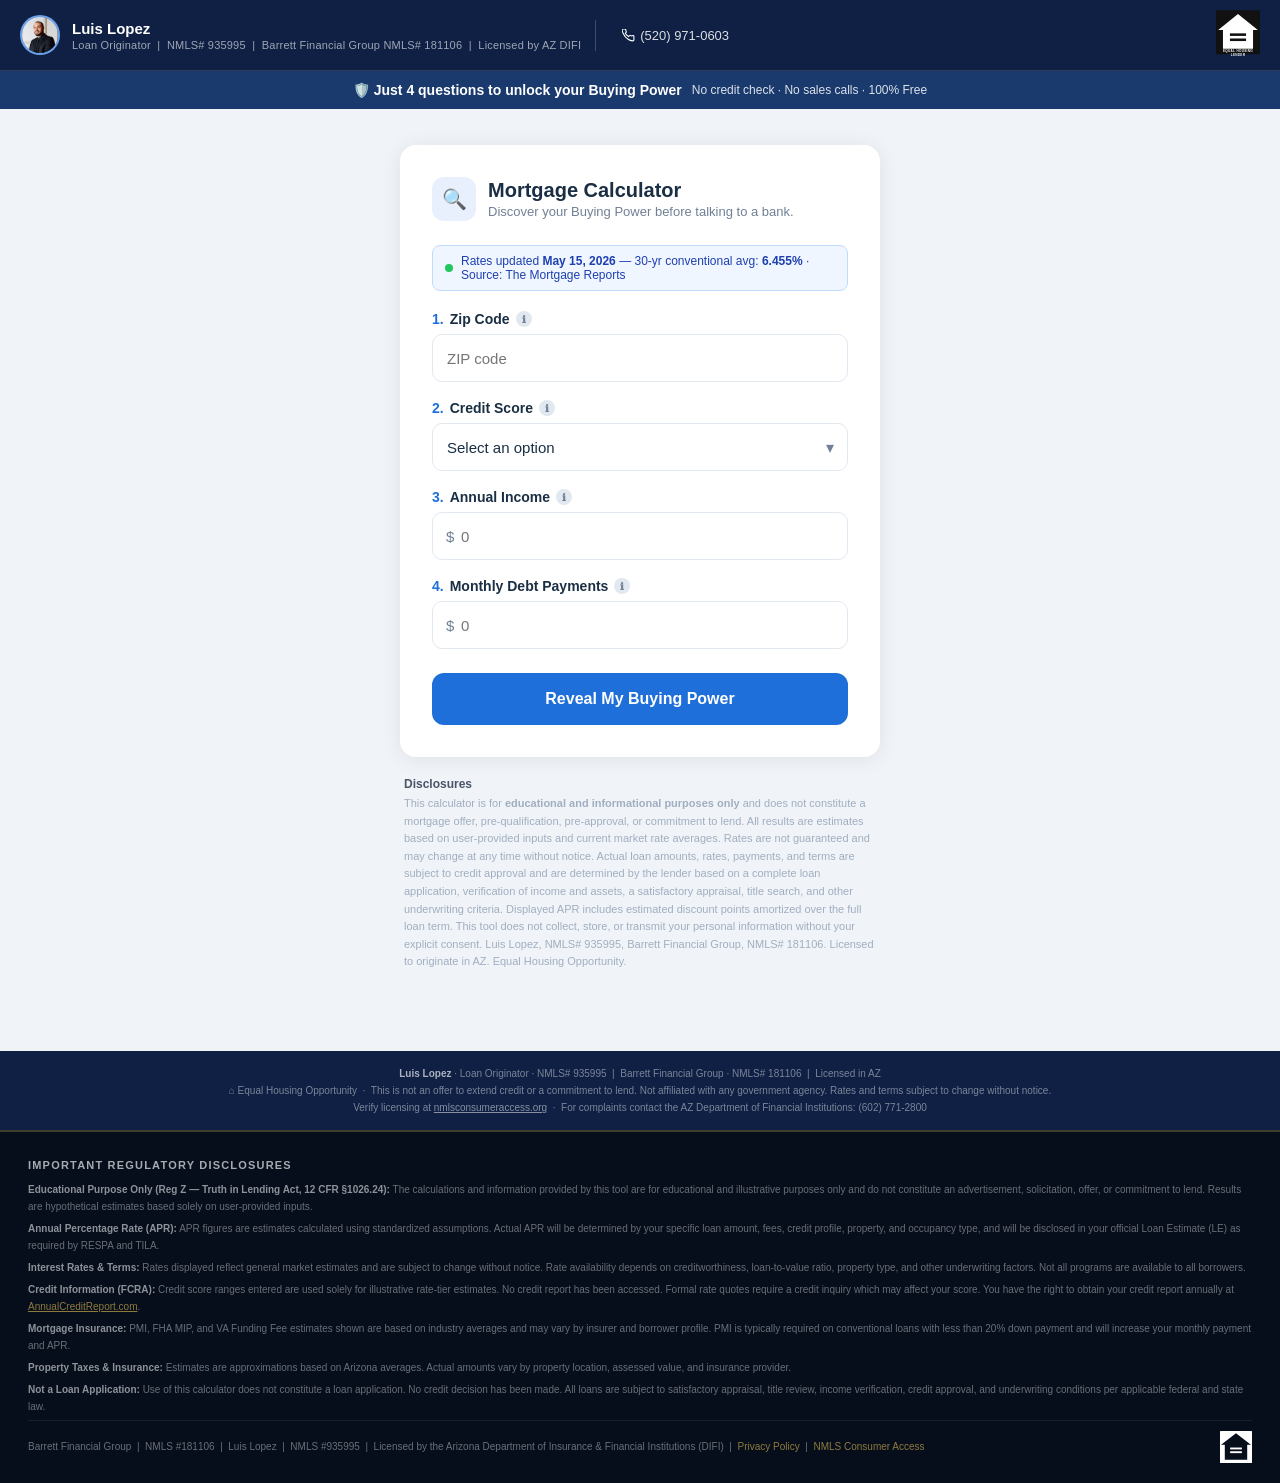
==== buying-power-calculator.html @ 35607470 "Add loan term selector, scenario panel, and walkthrough tour" ====
<!DOCTYPE html>
<html lang="en">
<head>
<meta charset="UTF-8"/>
<meta name="viewport" content="width=device-width,initial-scale=1.0"/>
<title>Buying Power Calculator</title>
<style>
*,*::before,*::after{box-sizing:border-box;margin:0;padding:0}
body{font-family:-apple-system,BlinkMacSystemFont,'Segoe UI',Roboto,sans-serif;background:#f0f4f8;color:#1a2e44;min-height:100vh}

/* ── AGENT HEADER ── */
.agent-header{background:#0f2044;color:#fff;padding:10px 20px;display:flex;align-items:center;justify-content:space-between;flex-wrap:wrap;gap:10px;border-bottom:1px solid rgba(255,255,255,.12)}
.agent-info{display:flex;align-items:center;gap:12px}
.agent-photo-wrap{width:40px;height:40px;border-radius:50%;overflow:hidden;border:2px solid rgba(255,255,255,.35);flex-shrink:0;background:#1e6fd9;display:flex;align-items:center;justify-content:center}
.agent-photo-wrap img{width:100%;height:100%;object-fit:cover;object-position:center top;display:block}
.agent-initials{font-size:14px;font-weight:800;color:#fff;letter-spacing:.5px;width:100%;height:100%;align-items:center;justify-content:center}
/* Hide broken img / show initials until photo is embedded */
#agent-headshot[src="LUIS_PHOTO_BASE64_HERE"]{display:none!important}
#agent-headshot[src="LUIS_PHOTO_BASE64_HERE"] ~ #agent-fallback{display:flex!important}
.agent-details{display:flex;flex-direction:column;gap:2px;padding-right:14px;border-right:1px solid rgba(255,255,255,.2)}
.agent-name{font-size:15px;font-weight:700}
.agent-title{font-size:11px;color:rgba(255,255,255,.6);letter-spacing:.2px}
.agent-phone{font-size:13px;color:rgba(255,255,255,.85);padding-left:14px;display:flex;align-items:center;gap:5px}
.agent-phone svg{stroke:#ffffff!important;fill:none!important;opacity:1}
.agent-header-right{display:flex;align-items:center;gap:14px}
.eho-badge{display:flex;align-items:center;gap:5px;font-size:10px;color:rgba(255,255,255,.45);text-transform:uppercase;letter-spacing:.4px}
.eho-house{font-size:16px;opacity:.6}
.nmls-badge{font-size:10px;color:rgba(255,255,255,.4);border:1px solid rgba(255,255,255,.2);border-radius:4px;padding:2px 7px;white-space:nowrap}
/* Barrett brand block (right side of header) */
.barrett-brand{display:flex;flex-direction:column;align-items:flex-end;gap:4px}
.barrett-logo-row{display:flex;align-items:center;gap:9px}
.barrett-wordmark{display:flex;flex-direction:column;gap:1px;line-height:1}
.barrett-name{font-size:17px;font-weight:900;letter-spacing:2.5px;color:#fff;font-family:-apple-system,BlinkMacSystemFont,'Segoe UI',Roboto,sans-serif}
.barrett-sub{font-size:7.5px;font-weight:500;letter-spacing:3.5px;color:rgba(255,255,255,.7)}
.barrett-nmls-line{font-size:9.5px;letter-spacing:1.5px;color:rgba(255,255,255,.4)}

/* ── BANNER ── */
.hero-banner{background:#1a3a6e;color:#fff;text-align:center;padding:11px 24px;display:flex;align-items:center;justify-content:center;gap:10px;font-size:14px;font-weight:600;flex-wrap:wrap}
.hero-banner span{font-weight:400;opacity:.85;font-size:12px}

/* ── FORM PAGE ── */
.form-page{display:flex;flex-direction:column;align-items:center;padding:36px 16px 60px}
.form-card{background:#fff;border-radius:16px;box-shadow:0 2px 20px rgba(0,0,0,.08);width:100%;max-width:480px;padding:32px}
.card-hdr{display:flex;align-items:center;gap:12px;margin-bottom:24px}
.card-icon{background:#e8f0fe;width:44px;height:44px;border-radius:12px;display:flex;align-items:center;justify-content:center;font-size:20px;flex-shrink:0}
.card-hdr h1{font-size:20px;font-weight:700}
.card-hdr p{font-size:13px;color:#718096;margin-top:2px}
.rate-notice{display:flex;align-items:center;gap:8px;background:#f0f6ff;border:1px solid #bfdbfe;border-radius:8px;padding:8px 12px;font-size:12px;color:#1e40af;margin-bottom:20px}
.rate-notice strong{font-weight:700}
.rdot{width:8px;height:8px;background:#22c55e;border-radius:50%;flex-shrink:0;animation:pulse 2s infinite}
@keyframes pulse{0%,100%{opacity:1}50%{opacity:.4}}
.field{margin-bottom:18px}
.field label{display:flex;align-items:center;gap:6px;font-size:14px;font-weight:600;margin-bottom:7px}
.num{color:#1e6fd9}
.tip{display:inline-flex;align-items:center;justify-content:center;width:16px;height:16px;background:#e2e8f0;border-radius:50%;font-size:10px;color:#718096;cursor:help;position:relative}
.tip:hover::after{content:attr(data-t);position:absolute;bottom:calc(100% + 6px);left:50%;transform:translateX(-50%);background:#1a2e44;color:#fff;font-size:11px;padding:5px 9px;border-radius:6px;white-space:nowrap;z-index:20;pointer-events:none;min-width:160px;text-align:center}
input[type=text],input[type=email],select{width:100%;height:48px;border:1.5px solid #e2e8f0;border-radius:10px;padding:0 14px;font-size:15px;color:#1a2e44;background:#fff;outline:none;transition:border-color .2s;-webkit-appearance:none;appearance:none}
input[type=text]:focus,input[type=email]:focus,select:focus{border-color:#1e6fd9;box-shadow:0 0 0 3px rgba(30,111,217,.12)}
.money-wrap{position:relative}.money-wrap span{position:absolute;left:14px;top:50%;transform:translateY(-50%);color:#718096;font-size:15px;pointer-events:none}.money-wrap input{padding-left:28px}
.sel-wrap{position:relative}.sel-wrap::after{content:'▾';position:absolute;right:14px;top:50%;transform:translateY(-50%);pointer-events:none;color:#718096}
.btn-primary{width:100%;height:52px;background:#1e6fd9;color:#fff;border:none;border-radius:12px;font-size:16px;font-weight:700;cursor:pointer;transition:background .2s,transform .1s;margin-top:6px}
.btn-primary:hover{background:#1a5fc0}.btn-primary:active{transform:scale(.98)}
.disc{max-width:480px;width:100%;margin-top:20px;padding:0 4px}
.disc h4{font-size:12px;font-weight:700;color:#4a5568;margin-bottom:4px}
.disc p{font-size:11px;color:#a0aec0;line-height:1.6}

/* ── RESULTS PAGE ── */
.results-page{display:none;padding:20px 16px 60px;max-width:1200px;margin:0 auto}
.results-grid{display:grid;grid-template-columns:1fr 340px;gap:20px;align-items:start}
@media(max-width:800px){.results-grid{grid-template-columns:1fr}}

/* ── LEFT PANEL ── */
.left-panel{}
.mortgage-hdr{background:#fff;border-radius:12px 12px 0 0;border-bottom:1px solid #f0f4f8;padding:16px 20px;display:flex;align-items:center;justify-content:space-between;flex-wrap:wrap;gap:10px}
.mortgage-hdr-left h2{font-size:17px;font-weight:700}
.mortgage-hdr-left p{font-size:12px;color:#718096;margin-top:2px}
.loan-toggle{display:flex;align-items:center;gap:8px}
.toggle-btn{height:34px;padding:0 14px;border-radius:8px;border:1.5px solid #e2e8f0;background:#fff;font-size:13px;font-weight:600;color:#718096;cursor:pointer;transition:all .2s;white-space:nowrap}
.toggle-btn.active{background:#1e6fd9;color:#fff;border-color:#1e6fd9}
.toggle-btn.fha-btn.active{background:#0f2044;border-color:#0f2044}
.toggle-btn .flash{margin-left:4px}
.toggle-btn:disabled{opacity:.35;cursor:not-allowed}
.refresh-btn{width:34px;height:34px;border-radius:8px;border:1.5px solid #e2e8f0;background:#fff;font-size:16px;color:#718096;cursor:pointer;display:flex;align-items:center;justify-content:center}
.refresh-btn:hover{background:#f7fafc}

/* ── METRIC CARDS ── */
.metric-cards{display:grid;grid-template-columns:1fr 1fr 1fr;gap:0;background:#fff;border-bottom:1px solid #f0f4f8}
.metric-card{padding:16px 18px;border-right:1px solid #f0f4f8;position:relative}
.metric-card:last-child{border-right:none}
.metric-card.blue{background:#1e6fd9;color:#fff;border-radius:0}
.mc-label{font-size:11px;font-weight:600;text-transform:uppercase;letter-spacing:.4px;opacity:.75;margin-bottom:6px}
.mc-value{font-size:22px;font-weight:800;letter-spacing:-.5px}
.mc-sub{font-size:11px;margin-top:6px;opacity:.8}
.mc-save{display:flex;align-items:center;gap:6px;margin-top:10px;background:rgba(0,0,0,.15);border-radius:6px;padding:5px 10px;font-size:11px;cursor:pointer;width:fit-content}
.mc-max{font-size:11px;margin-top:8px;opacity:.75}
.edit-wrap{position:relative;margin-top:4px}
.edit-input{width:100%;height:42px;border:1.5px solid #e2e8f0;border-radius:8px;padding:0 12px;font-size:20px;font-weight:800;color:#1a2e44;background:#f8fafc;outline:none;font-family:inherit}
.edit-input:focus{border-color:#1e6fd9;background:#fff}
.edit-badge{display:inline-block;background:#fef3c7;color:#92400e;font-size:10px;font-weight:700;padding:2px 8px;border-radius:4px;margin-top:6px;text-transform:uppercase;letter-spacing:.5px}
.cash-info{font-size:11px;color:#718096;margin-top:6px}

/* ── DOWN PAYMENT BAR ── */
.dp-bar{background:#fff;border-bottom:1px solid #f0f4f8;padding:12px 20px;font-size:13px;color:#4a5568;display:flex;align-items:center;gap:6px;flex-wrap:wrap}
.loan-badge{background:#e8f0fe;color:#1e6fd9;font-size:12px;font-weight:700;padding:3px 10px;border-radius:6px}

/* ── SAVE BANNER ── */
.save-banner{background:#0f2044;border-radius:0;padding:14px 20px;display:flex;align-items:center;justify-content:space-between;gap:12px;flex-wrap:wrap}
.save-banner-left{display:flex;align-items:center;gap:12px}
.save-icon{font-size:20px}
.save-banner h4{font-size:14px;font-weight:700;color:#fff}
.save-banner p{font-size:11px;color:rgba(255,255,255,.65);margin-top:2px}
.save-btn{background:#1e6fd9;color:#fff;border:none;border-radius:8px;padding:9px 18px;font-size:13px;font-weight:700;cursor:pointer;white-space:nowrap}

/* ── BOTTOM TWO PANELS ── */
.bottom-panels{display:grid;grid-template-columns:1fr 1fr;gap:0;background:#fff;border-radius:0 0 12px 12px;border-top:1px solid #f0f4f8}
@media(max-width:650px){.bottom-panels{grid-template-columns:1fr}}
.bp-panel{padding:20px}
.bp-panel:first-child{border-right:1px solid #f0f4f8}

/* Mortgage Breakdown */
.panel-title{font-size:15px;font-weight:700;margin-bottom:14px}
.bd-tabs{display:flex;gap:0;border-bottom:2px solid #f0f4f8;margin-bottom:16px}
.bd-tab{font-size:13px;font-weight:600;padding:6px 14px 10px;color:#a0aec0;cursor:pointer;border-bottom:2px solid transparent;margin-bottom:-2px;background:none;border-top:none;border-left:none;border-right:none}
.bd-tab.active{color:#1e6fd9;border-bottom-color:#1e6fd9}
.bd-total{font-size:22px;font-weight:800;margin-bottom:14px}
.lock-row{display:flex;align-items:center;justify-content:space-between;margin-bottom:14px}
.lock-label{font-size:12px;color:#718096}
.toggle-switch{position:relative;width:36px;height:20px;cursor:pointer}
.toggle-switch input{opacity:0;width:0;height:0}
.toggle-switch .slider{position:absolute;inset:0;background:#e2e8f0;border-radius:20px;transition:.3s}
.toggle-switch .slider:before{content:'';position:absolute;width:14px;height:14px;left:3px;top:3px;background:#fff;border-radius:50%;transition:.3s}
.toggle-switch input:checked+.slider{background:#1e6fd9}
.toggle-switch input:checked+.slider:before{transform:translateX(16px)}

/* stacked bar */
.stack-bar{height:10px;border-radius:6px;display:flex;overflow:hidden;margin-bottom:16px}
.stack-seg{height:100%;transition:width .4s}

.bd-row{display:flex;align-items:center;justify-content:space-between;padding:8px 0;border-bottom:1px solid #f8fafc}
.bd-row:last-child{border-bottom:none}
.bd-row-left{display:flex;align-items:center;gap:8px;font-size:13px;color:#2d3748}
.bd-dot{width:10px;height:10px;border-radius:50%;flex-shrink:0}
.bd-amount{font-size:14px;font-weight:700;color:#1a2e44}
.bd-input{width:110px;height:32px;border:1px solid #e2e8f0;border-radius:6px;padding:0 8px 0 22px;font-size:13px;font-weight:600;color:#1a2e44;background:#fff;outline:none}
.bd-input:focus{border-color:#1e6fd9}
.bd-input-wrap{position:relative;display:flex;align-items:center}
.bd-dollar{position:absolute;left:8px;font-size:12px;color:#718096;pointer-events:none}

/* CTC breakdown */
.ctc-row{display:flex;justify-content:space-between;padding:7px 0;border-bottom:1px solid #f8fafc;font-size:13px}
.ctc-row:last-child{border-bottom:none}
.ctc-row .ctc-key{color:#718096}
.ctc-row .ctc-val{font-weight:700}
.ctc-row.total .ctc-key{font-weight:700;color:#1a2e44;font-size:14px}
.ctc-row.total .ctc-val{font-size:16px;color:#1e6fd9}

/* Rate Selection */
.rate-hdr{display:flex;align-items:center;justify-content:space-between;margin-bottom:14px}
.rate-hdr-title{font-size:15px;font-weight:700}
.rate-cur{font-size:20px;font-weight:800;color:#1e6fd9}
.rate-source{font-size:11px;color:#a0aec0;margin-bottom:14px}
.rate-option{display:flex;align-items:center;justify-content:space-between;padding:11px 12px;border:1.5px solid #e2e8f0;border-radius:10px;margin-bottom:8px;cursor:pointer;transition:all .2s}
.rate-option:hover{border-color:#93c5fd}
.rate-option.selected{border-color:#1e6fd9;background:#f0f6ff}
.rate-option-left{}
.rate-pct{font-size:14px;font-weight:700;color:#1a2e44}
.rate-apr{font-size:11px;color:#718096;margin-top:2px}
.rate-apr .apr-q{display:inline-flex;align-items:center;justify-content:center;width:13px;height:13px;background:#e2e8f0;border-radius:50%;font-size:9px;color:#718096;cursor:help;position:relative}
.rate-cost-pill{font-size:12px;font-weight:700;padding:4px 10px;border-radius:20px}
.rate-cost-pill.cost{background:#fee2e2;color:#b91c1c}
.rate-cost-pill.credit{background:#dcfce7;color:#15803d}
.rate-cost-pill.par{background:#e2e8f0;color:#4a5568}
.rate-radio{width:18px;height:18px;border:2px solid #e2e8f0;border-radius:50%;flex-shrink:0;display:flex;align-items:center;justify-content:center;transition:all .2s;margin-left:8px}
.rate-option.selected .rate-radio{border-color:#1e6fd9;background:#1e6fd9}
.rate-option.selected .rate-radio::after{content:'';width:6px;height:6px;background:#fff;border-radius:50%}

/* ── RIGHT PANEL (Financial Profile) ── */
.profile-panel{background:#fff;border-radius:12px;box-shadow:0 2px 20px rgba(0,0,0,.08);padding:22px}
.profile-title{font-size:17px;font-weight:700;margin-bottom:20px}
.pf-field{margin-bottom:16px}
.pf-field label{display:flex;align-items:center;gap:6px;font-size:13px;font-weight:600;margin-bottom:6px}
.pf-field input,.pf-field select{height:44px;font-size:14px}
.assumptions-sec{border-top:1px solid #f0f4f8;padding-top:16px;margin-top:6px}
.assumptions-sec h4{font-size:13px;font-weight:700;margin-bottom:10px}
.customize-btn{display:flex;align-items:center;gap:6px;background:#f0f6ff;color:#1e6fd9;border:1.5px solid #bfdbfe;border-radius:8px;padding:7px 14px;font-size:13px;font-weight:600;cursor:pointer}
.dp-assumption{display:flex;justify-content:space-between;align-items:center;font-size:13px;margin-bottom:8px}
.dp-assumption .key{color:#718096}
.dp-assumption .val{font-weight:700;color:#1a2e44}
.recalc-link{text-align:center;margin-top:16px;font-size:12px;color:#1e6fd9;cursor:pointer;text-decoration:underline}
/* ── ASSUMPTION FIELDS ── */
.pf-small label{font-size:12px;margin-bottom:4px}
.pf-small input,.pf-small select{height:38px;font-size:13px}
.assume-summary{border-top:1px solid #f0f4f8;padding-top:12px;margin-top:4px}
.toggle-btn.va-btn.active{background:#7c3aed;border-color:#7c3aed}
.dp-avail-note{font-size:11px;padding:6px 10px;border-radius:6px;margin-top:6px;line-height:1.5}
.dp-avail-note.ok{background:#dcfce7;color:#15803d}
.dp-avail-note.warn{background:#fef3c7;color:#92400e}
.dp-avail-note.short{background:#fee2e2;color:#b91c1c}
.invest-note{background:#fef3c7;color:#92400e;font-size:11px;padding:7px 10px;border-radius:6px;margin-bottom:12px;border-left:3px solid #f59e0b}
/* ── FOOTER COMPLIANCE BAR ── */
.compliance-footer{background:#0f2044;color:rgba(255,255,255,.45);font-size:10px;padding:14px 24px;line-height:1.7;text-align:center;margin-top:20px}
.compliance-footer strong{color:rgba(255,255,255,.65)}

/* ── MODAL ── */
.overlay{display:none;position:fixed;inset:0;background:rgba(15,32,68,.55);z-index:100;align-items:center;justify-content:center}
.overlay.show{display:flex}
.modal{background:#fff;border-radius:20px;padding:32px 28px;width:100%;max-width:390px;margin:16px;box-shadow:0 20px 60px rgba(0,0,0,.2);position:relative;animation:popIn .25s ease}
@keyframes popIn{from{transform:scale(.9);opacity:0}to{transform:scale(1);opacity:1}}
.modal-close{position:absolute;top:12px;right:14px;background:none;border:none;font-size:20px;color:#a0aec0;cursor:pointer}
.modal-icon{font-size:38px;text-align:center;margin-bottom:10px}
.modal h2{font-size:19px;font-weight:700;text-align:center;margin-bottom:5px}
.modal .modal-sub{font-size:13px;text-align:center;color:#718096;margin-bottom:18px}
.modal-perks{list-style:none;margin-bottom:20px}
.modal-perks li{display:flex;align-items:center;gap:8px;font-size:13px;color:#2d3748;margin-bottom:7px}
.modal-perks li::before{content:'✅'}
.modal input[type=email]{margin-bottom:10px}
.modal-err{color:#e53e3e;font-size:12px;margin-top:-6px;margin-bottom:8px;display:none}

/* ── CREDIT HELP ── */
.credit-help-page{display:none;flex-direction:column;align-items:center;padding:36px 16px 60px}
.credit-help-card{background:#fff;border-radius:16px;box-shadow:0 2px 20px rgba(0,0,0,.08);width:100%;max-width:480px;padding:32px;text-align:center}
.ch-icon{font-size:48px;margin-bottom:14px}
.score-badge{display:inline-block;background:#fef3c7;border:1px solid #fbbf24;color:#92400e;font-size:13px;font-weight:600;padding:5px 14px;border-radius:20px;margin-bottom:16px}
.credit-help-card h2{font-size:21px;font-weight:800;margin-bottom:10px}
.credit-help-card p{font-size:14px;color:#4a5568;line-height:1.7;margin-bottom:18px}
.tips-box{background:#f8fafc;border-radius:12px;padding:18px;text-align:left;margin-bottom:20px}
.tips-box h4{font-size:12px;font-weight:700;text-transform:uppercase;letter-spacing:.5px;margin-bottom:12px}
.tip-row{display:flex;align-items:flex-start;gap:10px;margin-bottom:10px;font-size:13px;color:#4a5568;line-height:1.5}
.tip-row .ti{font-size:14px;flex-shrink:0;margin-top:1px}
.ch-btns{display:flex;gap:10px;margin-top:4px}
.btn-outline{flex:1;height:46px;border:2px solid #1e6fd9;background:#fff;color:#1e6fd9;border-radius:10px;font-size:13px;font-weight:700;cursor:pointer}
.btn-outline:hover{background:#f0f6ff}
.btn-cta{flex:2;height:46px;background:#1e6fd9;color:#fff;border:none;border-radius:10px;font-size:13px;font-weight:700;cursor:pointer}
.btn-cta:hover{background:#1a5fc0}
</style>
<meta name="description" content="Use this free educational mortgage calculator to estimate your home buying power. Powered by Luis Lopez, Loan Originator at Barrett Financial Group (NMLS# 935995 | Company NMLS# 181106). Results are estimates only — not a commitment to lend. Subject to credit approval.">
<meta name="robots" content="noindex, nofollow">
</head>
<body>

<!-- ═══ AGENT HEADER ═══ -->
<div class="agent-header">
  <div class="agent-info">

    <!-- Headshot: run embed-photo.py to replace the token below with your real photo -->
    <div class="agent-photo-wrap">
      <img id="agent-headshot"
           src="[data-uri]"
           alt="Luis Lopez"
           onerror="this.style.display='none';document.getElementById('agent-fallback').style.display='flex'"/>
      <span class="agent-initials" id="agent-fallback" style="display:none">LL</span>
    </div>

    <div class="agent-details">
      <span class="agent-name">Luis Lopez</span>
      <span class="agent-title">Loan Originator &nbsp;|&nbsp; NMLS# 935995 &nbsp;|&nbsp; Barrett Financial Group NMLS# 181106 &nbsp;|&nbsp; Licensed by AZ DIFI</span>
    </div>
    <div class="agent-phone">
      <svg width="13" height="13" viewBox="0 0 24 24" fill="none" stroke="#ffffff" stroke-width="2" style="stroke:#ffffff"><path stroke="#ffffff" fill="none" d="M22 16.92v3a2 2 0 01-2.18 2 19.79 19.79 0 01-8.63-3.07A19.5 19.5 0 013.07 9.81 19.79 19.79 0 01.01 1.18 2 2 0 012 0h3a2 2 0 012 1.72 12.84 12.84 0 00.7 2.81 2 2 0 01-.45 2.11L6.09 7.91a16 16 0 006 6l1.27-1.27a2 2 0 012.11-.45 12.84 12.84 0 002.81.7A2 2 0 0122 14z"/></svg>
      (520) 971-0603
    </div>
  </div>

  <div class="agent-header-right">
    <div class="eho-badge" style="display:flex;align-items:center;"><svg xmlns="http://www.w3.org/2000/svg" viewBox="0 0 120 135" width="44" height="50" style="flex-shrink:0" aria-label="Equal Housing Lender">
  <rect width="120" height="120" fill="#111" rx="2"/>
  <polygon points="60,10 6,54 19,54 19,105 101,105 101,54 114,54" fill="white"/>
  <rect x="38" y="63" width="44" height="7" fill="#111"/>
  <rect x="38" y="77" width="44" height="7" fill="#111"/>
  <text x="60" y="115" text-anchor="middle" font-size="8.5" fill="white" font-family="Arial,Helvetica,sans-serif" font-weight="700" letter-spacing="0.8">EQUAL HOUSING</text>
  <text x="60" y="126" text-anchor="middle" font-size="8.5" fill="white" font-family="Arial,Helvetica,sans-serif" font-weight="700" letter-spacing="0.8">LENDER</text>
</svg></div>
  </div>
</div>
<div class="hero-banner" id="hero-banner">🛡️ Just 4 questions to unlock your Buying Power <span>No credit check · No sales calls · 100% Free</span></div>

<!-- ═══════════════════════════════════════════ FORM PAGE ═══ -->
<div class="form-page" id="form-section">
  <div class="form-card">
    <div class="card-hdr">
      <div class="card-icon">🔍</div>
      <div><h1>Mortgage Calculator</h1><p>Discover your Buying Power before talking to a bank.</p></div>
    </div>
    <div class="rate-notice"><div class="rdot"></div><span>Rates updated <strong>May 15, 2026</strong> — 30-yr conventional avg: <strong>6.455%</strong> · Source: The Mortgage Reports</span></div>
    <form id="calc-form" novalidate>
      <div class="field">
        <label><span class="num">1.</span> Zip Code <span class="tip" data-t="Used to estimate local property taxes &amp; insurance">ℹ</span></label>
        <input type="text" id="zip" placeholder="ZIP code" maxlength="5" inputmode="numeric"/>
      </div>
      <div class="field">
        <label><span class="num">2.</span> Credit Score <span class="tip" data-t="Biggest factor in your interest rate and loan options">ℹ</span></label>
        <div class="sel-wrap"><select id="credit">
          <option value="">Select an option</option>
          <option value="under580">Under 580</option>
          <option value="580-599">580 – 599</option>
          <option value="600-619">600 – 619</option>
          <option value="620-639">620 – 639</option>
          <option value="640-659">640 – 659</option>
          <option value="660-679">660 – 679</option>
          <option value="680-699">680 – 699</option>
          <option value="700-719">700 – 719</option>
          <option value="720-739">720 – 739</option>
          <option value="740-759">740 – 759</option>
          <option value="760-779">760 – 779</option>
          <option value="780+">780 +</option>
        </select></div>
      </div>
      <div class="field">
        <label><span class="num">3.</span> Annual Income <span class="tip" data-t="Total gross (pre-tax) household income per year">ℹ</span></label>
        <div class="money-wrap"><span>$</span><input type="text" id="income" placeholder="0" inputmode="numeric"/></div>
      </div>
      <div class="field">
        <label><span class="num">4.</span> Monthly Debt Payments <span class="tip" data-t="Car loans, student loans, credit card minimums — NOT utilities or groceries">ℹ</span></label>
        <div class="money-wrap"><span>$</span><input type="text" id="debts" placeholder="0" inputmode="numeric"/></div>
      </div>
      <button type="submit" class="btn-primary">Reveal My Buying Power</button>
    </form>
  </div>
  <div class="disc"><h4>Disclosures</h4><p>This calculator is for <strong>educational and informational purposes only</strong> and does not constitute a mortgage offer, pre-qualification, pre-approval, or commitment to lend. All results are estimates based on user-provided inputs and current market rate averages. Rates are not guaranteed and may change at any time without notice. Actual loan amounts, rates, payments, and terms are subject to credit approval and are determined by the lender based on a complete loan application, verification of income and assets, a satisfactory appraisal, title search, and other underwriting criteria. Displayed APR includes estimated discount points amortized over the full loan term. This tool does not collect, store, or transmit your personal information without your explicit consent. Luis Lopez, NMLS# 935995, Barrett Financial Group, NMLS# 181106. Licensed to originate in AZ. Equal Housing Opportunity.</p></div>
</div>

<!-- ═══════════════════════════════════════════ CREDIT HELP ═══ -->
<div class="credit-help-page" id="credit-help-section">
  <div class="credit-help-card">
    <div class="ch-icon">🔧</div>
    <div class="score-badge">Credit Score: Under 580</div>
    <h2>Let's Get You Ready to Buy</h2>
    <p>With a score below 580, most lenders — including FHA — won't approve a mortgage today. But with the right steps, most buyers can qualify within <strong>6–12 months</strong>.</p>
    <div class="tips-box">
      <h4>What moves the needle fastest</h4>
      <div class="tip-row"><span class="ti">💳</span><span><strong>Pay down card balances</strong> — keeping utilization below 30% can add 40–100 points quickly.</span></div>
      <div class="tip-row"><span class="ti">✅</span><span><strong>Never miss a payment</strong> — 35% of your score. Set up autopay on everything.</span></div>
      <div class="tip-row"><span class="ti">🚫</span><span><strong>Don't open new accounts</strong> — each hard inquiry lowers your score temporarily.</span></div>
      <div class="tip-row"><span class="ti">📋</span><span><strong>Dispute errors on your report</strong> — 1 in 5 reports has an error that hurts the score.</span></div>
      <div class="tip-row"><span class="ti">📈</span><span><strong>Become an authorized user</strong> — get added to an older, low-balance card for a fast boost.</span></div>
    </div>
    <p style="font-size:13px;color:#718096;margin-bottom:20px">Once you hit <strong>580</strong>, FHA opens with 3.5% down. Hit <strong>620+</strong> and conventional options unlock with better rates.</p>
    <div class="ch-btns">
      <button class="btn-outline" onclick="resetForm()">← Back</button>
      <button class="btn-cta" onclick="getPrequalified()">Talk to a Loan Officer</button>
    </div>
  </div>
</div>

<!-- ═══════════════════════════════════════════ RESULTS PAGE ═══ -->
<div class="results-page" id="results-section">
  <div class="results-grid">
    <!-- LEFT PANEL -->
    <div class="left-panel">

      <!-- Header + loan toggle -->
      <div class="mortgage-hdr">
        <div class="mortgage-hdr-left">
          <h2>Your Mortgage</h2>
          <p id="res-sub">Showing results for your profile</p>
        </div>
        <div class="loan-toggle" id="tour-toggle">
          <button class="toggle-btn active" id="btn-conv" onclick="setLoanType('conventional')">CONVENTIONAL</button>
          <button class="toggle-btn fha-btn" id="btn-fha" onclick="setLoanType('fha')">FHA <span class="flash">⚡</span></button>
          <button class="toggle-btn va-btn" id="btn-va" onclick="setLoanType('va')" style="display:none">VA 🎖️</button>
          <button class="refresh-btn" onclick="resetForm()" title="Start over">↺</button>
        </div>
      </div>

      <!-- Three metric cards -->
      <div class="metric-cards">
        <div class="metric-card blue" id="tour-bp">
          <div class="mc-label">Purchase Power</div>
          <div class="mc-value" id="mc-purchase">$0</div>
          <div class="mc-max">Maximum Buying Power &nbsp;<strong id="mc-purchase-max">$0</strong></div>
        </div>
        <div class="metric-card">
          <div class="mc-label">Monthly Payment</div>
          <div class="edit-wrap">
            <input class="edit-input" id="monthly-input" type="text" value="0"/>
          </div>
          <div class="edit-badge">Edit Mode</div>
        </div>
        <div class="metric-card">
          <div class="mc-label">Cash To Close <span class="tip" data-t="Down payment + estimated closing costs">ℹ</span></div>
          <div class="mc-value" id="mc-ctc">$0</div>
          <div class="cash-info" id="mc-ctc-sub"></div>
        </div>
      </div>

      <!-- Down payment bar -->
      <div class="dp-bar">
        With a down payment of <strong id="dp-label">$0</strong> (<span id="dp-pct-label">3.5%</span>)
        &nbsp;on&nbsp;<span class="loan-badge" id="loan-badge">FHA Loan</span>
      </div>

      <!-- Disclaimer banner -->
      <div class="save-banner">
        <div class="save-banner-left">
          <span class="save-icon">⚠️</span>
          <div>
            <h4>Educational Estimate Only</h4>
            <p style="margin:0 0 4px 0">This is a hypothetical scenario based solely on your inputs — <strong>not a rate quote, advertisement, or commitment to lend.</strong> Actual rates, APR, terms, and payments will vary based on creditworthiness, property, and market conditions. Subject to credit approval.</p>
   <p style="margin:0;font-size:10px;opacity:0.75">By clicking "Talk to an Expert" you agree to our <a href="https://www.barrettfinancial.com/privacy-policy" target="_blank" style="color:#c9a84c">Privacy Policy</a>. Submitting your information does not constitute a loan application or guarantee of approval.</p>
          </div>
        </div>
        <button class="save-btn" id="tour-expert" onclick="openExpertModal()">Talk to an Expert</button>
      </div>

      <!-- Bottom: Breakdown + Rate Selection -->
      <div class="bottom-panels">

              <!-- SCENARIO -->
      <div class="bp-panel" id="scenario-panel">
        <div class="panel-title" style="cursor:pointer;display:flex;align-items:center;justify-content:space-between;user-select:none" onclick="toggleScenario()">
          <span>Run a Specific Scenario</span>
          <span id="sc-chevron" style="font-size:11px;transition:transform .25s">&#9660;</span>
        </div>
        <div id="sc-body" style="display:none;padding-top:10px">
          <p style="font-size:12px;color:#6b7a99;margin:0 0 10px">Enter a price &amp; down payment — see the exact payment and PMI status.</p>
          <div style="display:flex;gap:10px;flex-wrap:wrap;margin-bottom:10px">
            <div style="flex:1;min-width:120px"><label style="font-size:11px;font-weight:600;color:#1a2a4a;display:block;margin-bottom:4px">Purchase Price</label><div class="money-wrap"><span>$</span><input type="text" id="sc-price" inputmode="numeric" placeholder="350,000" oninput="runScenario()"/></div></div>
            <div style="flex:1;min-width:120px"><label style="font-size:11px;font-weight:600;color:#1a2a4a;display:block;margin-bottom:4px">Down Payment ($)</label><div class="money-wrap"><span>$</span><input type="text" id="sc-dp" inputmode="numeric" placeholder="17,500" oninput="runScenario()"/></div></div>
          </div>
          <div id="sc-result" style="display:none"></div>
        </div>
      </div>
      <!-- MORTGAGE BREAKDOWN -->
        <div class="bp-panel">
          <div class="panel-title">Mortgage Breakdowns</div>
          <div class="bd-tabs">
            <button class="bd-tab active" id="tab-monthly" onclick="switchTab('monthly')">Monthly Payment</button>
            <button class="bd-tab" id="tab-ctc" onclick="switchTab('ctc')">Cash to Close</button>
          </div>

          <!-- Monthly Payment tab -->
          <div id="tab-monthly-content">
            <div class="bd-total" id="bd-total">$0</div>
            <div class="stack-bar" id="stack-bar"></div>
            <div class="bd-row">
              <div class="bd-row-left"><span class="bd-dot" style="background:#1e6fd9"></span>Principal &amp; Interest</div>
              <div class="bd-amount" id="bd-pi">$0</div>
            </div>
            <div class="bd-row">
              <div class="bd-row-left"><span class="bd-dot" style="background:#86efac"></span><span id="mi-label">Mortgage Insurance</span></div>
              <div class="bd-input-wrap"><span class="bd-dollar">$</span><input class="bd-input" id="bd-mi" type="text" oninput="onBdInput('mi',this.value)"/></div>
            </div>
            <div class="bd-row">
              <div class="bd-row-left"><span class="bd-dot" style="background:#c4b5fd"></span>Property Taxes <span class="tip" data-t="Estimated at 0.65%/yr (AZ avg). Edit this field if you know the actual tax for this area.">ℹ</span></div>
              <div class="bd-input-wrap"><span class="bd-dollar">$</span><input class="bd-input" id="bd-tax" type="text" oninput="onBdInput('tax',this.value)"/></div>
            </div>
            <div class="bd-row">
              <div class="bd-row-left"><span class="bd-dot" style="background:#e2e8f0"></span>Home Insurance</div>
              <div class="bd-input-wrap"><span class="bd-dollar">$</span><input class="bd-input" id="bd-ins" type="text" oninput="onBdInput('ins',this.value)"/></div>
            </div>
            <div class="bd-row">
              <div class="bd-row-left"><span class="bd-dot" style="background:#93c5fd"></span>HOA + Misc</div>
              <div class="bd-input-wrap"><span class="bd-dollar">$</span><input class="bd-input" id="bd-hoa" type="text" value="0" oninput="onBdInput('hoa',this.value)"/></div>
            </div>
          </div>

          <!-- Cash to Close tab -->
          <div id="tab-ctc-content" style="display:none">
            <div class="bd-total" id="ctc-total-disp">$0</div>
            <div id="ctc-rows"></div>
          </div>
        </div>

        <!-- RATE SELECTION -->
        <div class="bp-panel">
          <div class="rate-hdr">
            <div class="rate-hdr-title">Rate Selection</div>
            <div class="rate-cur" id="rate-cur-disp">6.5%</div>
          </div>
          <div class="rate-source" title="Rates are subject to change without notice and are provided for illustrative purposes only">⏱ Estimated rates · May 15, 2026</div>
          <div id="rate-options-list"></div>
        </div>

      </div><!-- /bottom-panels -->
    </div><!-- /left-panel -->

    <!-- RIGHT: Financial Profile -->
    <div class="profile-panel" id="tour-profile">
      <div class="profile-title">Financial Profile</div>

      <div class="pf-field">
        <label><span class="num">1.</span> Zip Code <span class="tip" data-t="Used to estimate property taxes">ℹ</span></label>
        <input type="text" id="r-zip" placeholder="ZIP code" maxlength="5" inputmode="numeric" oninput="onProfileChange()"/>
      </div>
      <div class="pf-field">
        <label><span class="num">2.</span> Credit Score <span class="tip" data-t="Determines rate and loan options">ℹ</span></label>
        <div class="sel-wrap"><select id="r-credit" onchange="onProfileChange()">
          <option value="">Select</option>
          <option value="580-599">580 – 599</option>
          <option value="600-619">600 – 619</option>
          <option value="620-639">620 – 639</option>
          <option value="640-659">640 – 659</option>
          <option value="660-679">660 – 679</option>
          <option value="680-699">680 – 699</option>
          <option value="700-719">700 – 719</option>
          <option value="720-739">720 – 739</option>
          <option value="740-759">740 – 759</option>
          <option value="760-779">760 – 779</option>
          <option value="780+">780 +</option>
        </select></div>
      </div>
      <div class="pf-field">
        <label><span class="num">3.</span> Annual Income <span class="tip" data-t="Gross (pre-tax) household income">ℹ</span></label>
        <div class="money-wrap"><span>$</span><input type="text" id="r-income" inputmode="numeric" oninput="onProfileChange()"/></div>
      </div>
      <div class="pf-field">
        <label><span class="num">4.</span> Monthly Debts <span class="tip" data-t="Car loans, student loans, credit card minimums">ℹ</span></label>
        <div class="money-wrap"><span>$</span><input type="text" id="r-debts" value="0" inputmode="numeric" oninput="onProfileChange()"/></div>
      </div>

      <div class="assumptions-sec">
        <h4 style="margin-bottom:14px">Assumptions</h4>

        <!-- First Time Homebuyer -->
        <div class="pf-field pf-small">
          <label>First Time Homebuyer</label>
          <div class="sel-wrap"><select id="a-fthb" onchange="onAssumptionChange()">
            <option value="yes">Yes</option>
            <option value="no">No</option>
          </select></div>
        </div>

        <!-- VA Eligible -->
        <div class="pf-field pf-small">
          <label>Eligible for VA Loan <span class="tip" data-t="Veterans, active duty, and surviving spouses may qualify for 0% down with no PMI">ℹ</span></label>
          <div class="sel-wrap"><select id="a-va" onchange="onAssumptionChange()">
            <option value="no">No</option>
            <option value="yes">Yes — Veteran / Active Duty</option>
          </select></div>
        </div>

        <!-- Property Use -->
        <div class="pf-field pf-small">
          <label>Intended Use <span class="tip" data-t="Investment properties have higher rates and stricter qualifying">ℹ</span></label>
          <div class="sel-wrap"><select id="a-use" onchange="onAssumptionChange()">
            <option value="primary">Primary Residence</option>
            <option value="second">Second Home</option>
            <option value="investment">Investment Property</option>
          </select></div>
        </div>

        <!-- Property Type -->
        <div class="pf-field pf-small">
          <label>Property Type</label>
          <div class="sel-wrap"><select id="a-proptype" onchange="onAssumptionChange()">
            <option value="sfr">Single Family Home</option>
            <option value="condo">Condo / PUD</option>
            <option value="townhouse">Townhouse</option>
            <option value="multi">Multi-Unit (2–4)</option>
          </select></div>
        </div>

        <!-- Down Payment Available -->
        <div class="pf-field pf-small">
          <label>Down Payment Available <span class="tip" data-t="Enter your available cash to see how far it goes">ℹ</span></label>
          <div class="money-wrap"><span>$</span><input type="text" id="a-dp" inputmode="numeric" placeholder="Leave blank for auto" oninput="onAssumptionChange()"/></div>
          <div id="dp-avail-note" class="dp-avail-note" style="display:none"></div>
        </div>

                <!-- Loan Term -->
        <div class="pf-field pf-small">
          <label>Loan Term</label>
          <select id="a-term" onchange="onAssumptionChange()">
            <option value="30">30 Years Fixed</option>
            <option value="20">20 Years Fixed</option>
            <option value="15">15 Years Fixed</option>
          </select>
        </div>

        <!-- Occupancy note (investment / second home) -->
        <div id="invest-note" class="invest-note" style="display:none"></div>

        <!-- Summary row -->
        <div class="assume-summary">
          <div class="dp-assumption"><span class="key">Down Payment</span><span class="val" id="dp-val">3.5%</span></div>
          <div class="dp-assumption"><span class="key">Loan Term</span><span class="val" id="term-val">30 Years Fixed</span></div>
          <div class="dp-assumption"><span class="key">Loan Type</span><span class="val" id="lt-val">FHA</span></div>
          <div class="dp-assumption"><span class="key">Interest Rate</span><span class="val" id="rate-val">—</span></div>
        </div>
      </div>

      <div class="recalc-link" onclick="resetForm()">← Start Over</div>
    </div>

  </div><!-- /results-grid -->
  <div class="disc" style="max-width:100%"><h4>Disclosures</h4><p>Results are <strong>illustrative estimates only</strong> — not a loan commitment, pre-approval, or pre-qualification. Monthly payment shown includes estimated principal &amp; interest, mortgage insurance (if applicable), property taxes, and homeowners insurance. HOA dues, if any, are entered by you and not verified. Rates shown are based on current market averages and are not guaranteed; actual rates and terms are subject to credit approval, income verification, appraisal, and other underwriting conditions. APR calculations include estimated finance charges amortized over 30 years. VA funding fee rates per VA Circular 26-23-30. FHA MIP rates per HUD Mortgagee Letter 2023-05. This tool does not guarantee eligibility for any loan program. <strong>Luis Lopez, NMLS# 935995 · Barrett Financial Group, NMLS# 181106 · Licensed in AZ.</strong> Equal Housing Opportunity. To verify licensing, visit <a href="https://www.nmlsconsumeraccess.org" target="_blank" style="color:#1e6fd9">nmlsconsumeraccess.org</a>.</p></div>
</div>

<!-- ═══ COMPLIANCE FOOTER ═══ -->
<div class="compliance-footer">
  <strong>Luis Lopez</strong> · Loan Originator · NMLS# 935995 &nbsp;|&nbsp; Barrett Financial Group · NMLS# 181106 &nbsp;|&nbsp; Licensed in AZ<br>
  ⌂ Equal Housing Opportunity &nbsp;·&nbsp; This is not an offer to extend credit or a commitment to lend. Not affiliated with any government agency. Rates and terms subject to change without notice.<br>
  Verify licensing at <a href="https://www.nmlsconsumeraccess.org" target="_blank" style="color:rgba(255,255,255,.5)">nmlsconsumeraccess.org</a> &nbsp;·&nbsp; For complaints contact the AZ Department of Financial Institutions: (602) 771-2800
</div>

<!-- EMAIL MODAL -->
<div class="overlay" id="email-overlay">
  <div class="modal">
    <button class="modal-close" onclick="closeModal()">✕</button>
    <div class="modal-icon">🏡</div>
    <h2>Reveal Your Results</h2>
    <p class="modal-sub">Enter your email to see your full buying power — no sales calls, no obligation.</p>
    <ul class="modal-perks">
      <li>Instant results with full mortgage breakdown</li>
      <li>Conventional vs FHA comparison</li>
      <li>Full report emailed to you</li>
    </ul>
    <input type="email" id="email-input" placeholder="Email Address"/>
    <div class="modal-err" id="email-error">Please enter a valid email address.</div>
    <button class="btn-primary" onclick="submitEmail()">Reveal Buying Power</button>
  </div>
</div>

<script>
// ═══════════════════════════════════════════════════════════
// RATE TABLES  (anchored May 15 2026 · The Mortgage Reports)
// ═══════════════════════════════════════════════════════════
const FHA_PAR = {
  'under580':null,'580-599':8.250,'600-619':7.750,
  '620-639':6.500,'640-659':6.375,'660-679':6.250,
  '680-699':6.125,'700-719':6.000,'720-739':5.875,
  '740-759':5.750,'760-779':5.625,'780+':5.500
};
const CONV_PAR = {
  '620-639':7.125,'640-659':6.875,'660-679':6.750,
  '680-699':6.625,'700-719':6.500,'720-739':6.375,
  '740-759':6.250,'760-779':6.125,'780+':6.000
};
// Annual PMI rate (%) for conventional, ~95% LTV — MGIC/Radian/Essent market averages
const PMI_RATE = {
  '620-639':1.20,'640-659':0.95,'660-679':0.75,
  '680-699':0.62,'700-719':0.50,'720-739':0.40,
  '740-759':0.30,'760-779':0.23,'780+':0.18
};
const FHA_MIP_ANNUAL = 0.55;   // % of loan, for LTV >90%, 30yr
const FHA_UFMIP      = 1.75;   // % upfront MIP
const TAX_RATE       = 0.0065; // 0.65% annual — AZ effective avg (Maricopa ~0.60%, Pima ~0.72%)
const INS_RATE       = 0.0035; // 0.35% annual home insurance

// VA Loan constants (VA Circular 26-23-30, effective 2024)
const VA_FUNDING_FEE_FIRST = 2.15;  // % of loan, first use, 0% down
const VA_FUNDING_FEE_SUBSEQ = 3.30; // % of loan, subsequent use
// VA rates run ~0.25% below comparable conventional (market average)
const VA_PAR_SPREAD = 0.25; // subtracted from CONV_PAR per tier

// ═══════════════════════════════════════════════════════════
// STATE
// ═══════════════════════════════════════════════════════════
const S = {
  credit:'', income:0, debts:0, zip:'',
  loanType:'fha',   // 'fha' | 'conventional' | 'va'
  selRate: null,    // currently selected rate (null = par)
  taxMo: 0, insMo: 0, miMo: 0, hoa: 0,
  locked: false,
  editPayment: null,  // null = auto-calc; number = user override
  // Assumption overrides
  isVA:    false,
  isFTHB:  true,
  propUse: 'primary',    // 'primary' | 'second' | 'investment'
  propType:'sfr',        // 'sfr' | 'condo' | 'townhouse' | 'multi'
  dpAvail: null,         // available cash for DP ($), null = not set
  termYears: 30         // loan term in years
};

// ═══════════════════════════════════════════════════════════
// HELPERS
// ═══════════════════════════════════════════════════════════
const fmt   = n => '$' + Math.abs(n).toLocaleString('en-US',{minimumFractionDigits:2,maximumFractionDigits:2});
const fmtR  = r => r.toFixed(3).replace(/0+$/,'').replace(/\.$/,'') + '%';
const fmtD  = n => '$' + Math.round(n).toLocaleString('en-US');
const clean = s => parseInt((s||'0').replace(/[^0-9]/g,''))||0;

function piPayment(principal, annualRate, n=360) {
  const r = annualRate / 100 / 12;
  return principal * r * Math.pow(1+r,n) / (Math.pow(1+r,n)-1);
}
function loanFromPayment(pmt, annualRate, n=360) {
  const r = annualRate / 100 / 12;
  return pmt * (Math.pow(1+r,n)-1) / (r * Math.pow(1+r,n));
}
// APR: Newton's method — net proceeds = PV(monthly payments)
function calcAPR(noteRate, loanAmt, financeCharges, n=360) {
  const netProc = loanAmt - financeCharges;
  if (netProc <= 0) return noteRate;
  const pmt = piPayment(loanAmt, noteRate, n);
  let r = noteRate / 100 / 12;
  for (let i=0; i<60; i++) {
    const pv = pmt * (1 - Math.pow(1+r,-n)) / r;
    const dpv = pmt * (n * Math.pow(1+r,-(n+1)) / r - (1-Math.pow(1+r,-n)) / (r*r));
    const dr = (pv - netProc) / dpv;
    r -= dr;
    if (Math.abs(dr) < 1e-8) break;
  }
  return r * 12 * 100;
}

// ═══════════════════════════════════════════════════════════
// CALC CORE — returns all display values
// ═══════════════════════════════════════════════════════════
function calcAll() {
  const credit = S.credit;
  const income = S.income;
  const debts  = S.debts;
  const lt     = S.loanType;

  const isFHA = lt === 'fha';
  const isVA  = lt === 'va';
  const isConv = lt === 'conventional';

  // Par rate lookup — VA uses conventional par minus spread
  let parRate;
  if (isFHA)  parRate = FHA_PAR[credit];
  else if (isVA) parRate = CONV_PAR[credit] != null ? Math.round((CONV_PAR[credit] - VA_PAR_SPREAD) * 1000) / 1000 : null;
  else         parRate = CONV_PAR[credit];

  const rate = (S.selRate !== null) ? S.selRate : parRate;
  const termSpread = S.termYears===15?-0.625:S.termYears===20?-0.375:S.termYears===25?-0.125:0;
  const r    = (rate + termSpread) / 100 / 12;
  const n    = (S.termYears || 30) * 12;
  const piFactorPerDollar = r * Math.pow(1+r,n) / (Math.pow(1+r,n)-1);

  // ── Down payment pct by loan type + occupancy + FTHB status ──
  // FHA / VA: primary residence only (enforced by toggle logic)
  // Conventional primary FTHB 620+: 3% (Fannie 97 / HomeReady / HomePossible)
  // Conventional primary non-FTHB:  5%
  // Conventional second home:       10%  (Fannie/Freddie guideline)
  // Conventional investment:        20%  (standard minimum)
  let dpPct;
  if (isVA) {
    dpPct = 0.00;
  } else if (isFHA) {
    dpPct = 0.035;
  } else {
    // Conventional
    if (S.propUse === 'investment') {
      dpPct = 0.20;
    } else if (S.propUse === 'second') {
      dpPct = 0.10;
    } else {
      // Primary — FTHB with 620+ qualifies for 3% (Fannie 97)
      const fthb3pct = S.isFTHB && CONV_PAR[credit] !== undefined;
      dpPct = fthb3pct ? 0.03 : 0.05;
    }
  }
  const ltvPct = 1 - dpPct;

  // Financed upfront fee (FHA UFMIP or VA Funding Fee)
  let upfrontFeePct = 0;
  if (isFHA) upfrontFeePct = FHA_UFMIP;
  if (isVA)  upfrontFeePct = S.isFTHB ? VA_FUNDING_FEE_FIRST : VA_FUNDING_FEE_SUBSEQ;

  // loanFactor: base loan ratio × (1 + upfront fee)
  const loanFactor = ltvPct * (1 + upfrontFeePct / 100);

  // Monthly MI per dollar of homePrice
  const miPerHomePrice = isFHA
    ? (ltvPct * FHA_MIP_ANNUAL / 100 / 12)
    : (!isVA && dpPct < 0.20 ? (PMI_RATE[credit]||0.80) / 100 / 12 * ltvPct : 0);
  // VA has NO monthly MI

  // Max monthly housing budget — DTI cap: Conv/FHA 47% front-end, VA 50% back-end
  const maxBudget = S.editPayment !== null
    ? S.editPayment
    : Math.max(0, (income / 12 * (isVA ? 0.50 : 0.47)) - debts);

  // Algebraic solve for homePrice
  const availForHome = maxBudget - S.hoa;
  const homeCoeff = loanFactor * piFactorPerDollar + miPerHomePrice + TAX_RATE/12 + INS_RATE/12;
  let homePrice = homeCoeff > 0 ? availForHome / homeCoeff : 0;

  // If user specified available down payment cash, cap home price
  // so their DP cash covers the required minimum down
  if (!isVA && S.dpAvail !== null && S.dpAvail > 0) {
    const minDpPct = isFHA ? 0.035 : 0.05;
    const maxHomePriceFromCash = S.dpAvail / minDpPct;
    if (maxHomePriceFromCash < homePrice) homePrice = maxHomePriceFromCash;
  }

        // PMI override: if user's actual down payment >= 20%, eliminate PMI for conventional
        let miPerHPEffective = miPerHomePrice;
        if (!isVA && !isFHA && miPerHomePrice > 0 && S.dpAvail != null && S.dpAvail / homePrice >= 0.20) {
          miPerHPEffective = 0;
          const hcNoPMI = homeCoeff - miPerHomePrice;
          if (hcNoPMI > 0) homePrice = availForHome / hcNoPMI;
        }
  const baseLoan    = homePrice * ltvPct;
  const upfrontAmt  = baseLoan * upfrontFeePct / 100;
  const totalLoan   = baseLoan + upfrontAmt;
  const downAmt     = homePrice * dpPct;

  const piMonthly   = piPayment(totalLoan, rate);
  const miMonthly   = homePrice * miPerHPEffective;
  const taxMonthly  = homePrice * TAX_RATE / 12;
  const insMonthly  = homePrice * INS_RATE / 12;
  const totalMonthly = piMonthly + miMonthly + taxMonthly + insMonthly + S.hoa;

  // Cash to close
  const closingCosts = totalLoan * 0.025;
  const ctc = downAmt + closingCosts;

  return {
    homePrice, baseLoan, totalLoan, downAmt, upfrontAmt, upfrontFeePct,
    dpPct, isFHA, isVA, isConv, rate, parRate,
    piMonthly, miMonthly, taxMonthly, insMonthly,
    totalMonthly, ctc, closingCosts
  };
}

// ═══════════════════════════════════════════════════════════
// RENDER
// ═══════════════════════════════════════════════════════════
function render() {
  if (!S.credit || !S.income) return;
  const v = calcAll();

  // Metric cards
  document.getElementById('mc-purchase').textContent     = fmtD(v.homePrice);
  document.getElementById('mc-purchase-max').textContent = fmtD(v.homePrice);

  if (S.editPayment === null) {
    numFmt('monthly-input', v.totalMonthly.toFixed(2));
  }

  document.getElementById('mc-ctc').textContent  = fmtD(v.ctc);
  document.getElementById('mc-ctc-sub').textContent = `${fmtD(v.downAmt)} down + ${fmtD(v.closingCosts)} closing`;

  // Down payment bar
  document.getElementById('dp-label').textContent = fmtD(v.downAmt);
  document.getElementById('dp-pct-label').textContent = (v.dpPct*100).toFixed(1) + '%';
  document.getElementById('loan-badge').textContent = v.isFHA ? 'FHA Loan' : v.isVA ? 'VA Loan 🎖️' : 'Conventional Loan';

  // Assumptions sidebar
  document.getElementById('dp-val').textContent  = v.isVA ? '0% (VA)' : (v.dpPct*100).toFixed(1) + '%';
  document.getElementById('lt-val').textContent  = v.isFHA ? 'FHA' : v.isVA ? 'VA' : 'Conventional';
  document.getElementById('rate-val').textContent = fmtR(v.rate);
  document.getElementById('term-val').textContent = (S.termYears||30) + ' Years Fixed';

  // Mortgage breakdown
  document.getElementById('bd-total').textContent = fmtD(v.totalMonthly);
  document.getElementById('bd-pi').textContent    = fmt(v.piMonthly);
  numFmt('bd-mi',  v.miMonthly.toFixed(2));
  numFmt('bd-tax', v.taxMonthly.toFixed(2));
  numFmt('bd-ins', v.insMonthly.toFixed(2));
  document.getElementById('mi-label').textContent = v.isFHA ? 'Mortgage Insurance (MIP)' : v.isVA ? 'Mortgage Insurance (None — VA)' : 'Private Mortgage Insurance (PMI)';

  // Stack bar
  const t = v.totalMonthly || 1;
  document.getElementById('stack-bar').innerHTML = `
    <div class="stack-seg" style="width:${v.piMonthly/t*100}%;background:#1e6fd9"></div>
    <div class="stack-seg" style="width:${v.miMonthly/t*100}%;background:#86efac"></div>
    <div class="stack-seg" style="width:${v.taxMonthly/t*100}%;background:#c4b5fd"></div>
    <div class="stack-seg" style="width:${v.insMonthly/t*100}%;background:#e2e8f0"></div>
    <div class="stack-seg" style="width:${S.hoa/t*100}%;background:#93c5fd"></div>`;

  // CTC breakdown
  document.getElementById('ctc-total-disp').textContent = fmtD(v.ctc);
  const upfrontLabel = v.isFHA
    ? `Upfront MIP (1.75%, financed)`
    : v.isVA ? `VA Funding Fee (${v.upfrontFeePct.toFixed(2)}%, financed)` : '';
  document.getElementById('ctc-rows').innerHTML = `
    <div class="ctc-row"><span class="ctc-key">Down Payment (${(v.dpPct*100).toFixed(1)}%)</span><span class="ctc-val">${fmtD(v.downAmt)}</span></div>
    ${(v.isFHA || v.isVA) ? `<div class="ctc-row"><span class="ctc-key">${upfrontLabel}</span><span class="ctc-val" style="color:#718096">~${fmtD(v.upfrontAmt)}</span></div>` : ''}
    <div class="ctc-row"><span class="ctc-key">Est. Closing Costs (~2.5%)</span><span class="ctc-val">${fmtD(v.closingCosts)}</span></div>
    <div class="ctc-row total"><span class="ctc-key">Total Cash to Close</span><span class="ctc-val">${fmtD(v.ctc)}</span></div>`;

  // Rate cur display
  document.getElementById('rate-cur-disp').textContent = fmtR(v.rate);

  // Rate options
  renderRateOptions(v);
}

function numFmt(id, val) {
  const el = document.getElementById(id);
  if (!el) return;
  const active = document.activeElement === el;
  if (!active) {
    const n = parseFloat(val);
    el.value = isNaN(n) ? '0.00' : n.toLocaleString('en-US',{minimumFractionDigits:2,maximumFractionDigits:2});
  }
}

function renderRateOptions(v) {
  const par = v.parRate;
  const loan = v.totalLoan;
  // Steps: par-1.0% to par+0.5% in 0.125% increments
  const steps = [-8,-7,-6,-5,-4,-3,-2,-1,0,2,4]; // ×0.125%
  const list = document.getElementById('rate-options-list');
  list.innerHTML = '';

  steps.forEach(step => {
    const rateVal = Math.round((par + step * 0.125) * 1000) / 1000;
    if (rateVal <= 0) return;
    const diff = par - rateVal; // positive = below par (buyer pays), negative = above par (lender credit)
    // Cost/credit in dollars: 0.4 pts per 0.125% for buydowns, 0.25 pts per 0.125% for buyups
    const pts = diff > 0 ? diff / 0.125 * 0.4 : diff / 0.125 * 0.25;
    const dollarAmt = Math.abs(pts) * loan / 100;

    // APR calculation
    const finCharges = pts > 0 ? dollarAmt : 0; // only count costs for APR
    const apr = calcAPR(rateVal, loan, finCharges);

    const isSelected = Math.abs(rateVal - v.rate) < 0.001;
    const isCost = pts > 0.005;
    const isCredit = pts < -0.005;

    const pillClass = isCost ? 'cost' : isCredit ? 'credit' : 'par';
    const pillText = isCost ? `${fmt(dollarAmt)} Cost`
                  : isCredit ? `${fmt(dollarAmt)} Credit`
                  : 'Par Rate';

    const div = document.createElement('div');
    div.className = 'rate-option' + (isSelected ? ' selected' : '');
    div.innerHTML = `
      <div class="rate-option-left">
        <div class="rate-pct">${fmtR(rateVal)} Interest Rate</div>
        <div class="rate-apr">${fmtR(apr)} APR <span class="apr-q" data-t="APR includes discount points amortized over 30 years">?</span></div>
      </div>
      <div style="display:flex;align-items:center;gap:8px">
        <span class="rate-cost-pill ${pillClass}">${pillText}</span>
        <div class="rate-radio"></div>
      </div>`;
    div.addEventListener('click', () => {
      S.selRate = rateVal;
      render();
    });
    list.appendChild(div);
  });
}

// ═══════════════════════════════════════════════════════════
// LOAN TYPE TOGGLE
// ═══════════════════════════════════════════════════════════
function setLoanType(type) {
  S.loanType = type;
  S.selRate = null;
  document.getElementById('btn-conv').classList.toggle('active', type === 'conventional');
  document.getElementById('btn-fha').classList.toggle('active', type === 'fha');
  document.getElementById('btn-va').classList.toggle('active', type === 'va');
  render();
}

function updateLoanToggle(credit) {
  const convBtn = document.getElementById('btn-conv');
  const fhaBtn  = document.getElementById('btn-fha');
  const vaBtn   = document.getElementById('btn-va');

  const isPrimary = S.propUse === 'primary';
  const convOK = CONV_PAR[credit] !== undefined;
  // FHA & VA: primary residence only (per HUD and VA guidelines)
  const fhaOK  = isPrimary && FHA_PAR[credit] !== null && FHA_PAR[credit] !== undefined;
  const vaOK   = isPrimary && S.isVA && convOK;

  // Show/hide buttons
  convBtn.disabled = !convOK;
  fhaBtn.disabled  = !fhaOK;
  fhaBtn.style.display = fhaOK ? '' : 'none'; // hide entirely for investment/second
  vaBtn.style.display  = vaOK  ? '' : 'none';

  // Force-switch away from unavailable types
  if (S.loanType === 'fha' && !fhaOK) S.loanType = convOK ? 'conventional' : null;
  if (S.loanType === 'va'  && !vaOK)  S.loanType = fhaOK  ? 'fha' : 'conventional';
  if (S.loanType === 'conventional' && !convOK) S.loanType = fhaOK ? 'fha' : null;

  // For investment/second home with no FHA — always conventional
  if (!isPrimary && S.loanType !== 'conventional') S.loanType = 'conventional';

  // Sync active buttons
  convBtn.classList.toggle('active', S.loanType === 'conventional');
  fhaBtn.classList.toggle('active',  S.loanType === 'fha');
  vaBtn.classList.toggle('active',   S.loanType === 'va');
}

// ═══════════════════════════════════════════════════════════
// BREAKDOWN EDITABLE INPUTS
// ═══════════════════════════════════════════════════════════
function onBdInput(field, val) {
  const n = parseFloat(val.replace(/[^0-9.]/g,''))||0;
  if (field==='mi')  { S.miOverride = n; }
  if (field==='tax') { S.taxOverride = n; }
  if (field==='ins') { S.insOverride = n; }
  if (field==='hoa') { S.hoa = n; }
  // Note: we don't re-render to avoid cursor jump — just update totals
  updateTotalDisplay();
}
function updateTotalDisplay() {
  const pi  = parseFloat((document.getElementById('bd-pi').textContent||'0').replace(/[$,]/g,''))||0;
  const mi  = parseFloat((document.getElementById('bd-mi').value||'0').replace(/,/g,''))||0;
  const tax = parseFloat((document.getElementById('bd-tax').value||'0').replace(/,/g,''))||0;
  const ins = parseFloat((document.getElementById('bd-ins').value||'0').replace(/,/g,''))||0;
  const hoa = parseFloat((document.getElementById('bd-hoa').value||'0').replace(/,/g,''))||0;
  const tot = pi + mi + tax + ins + hoa;
  document.getElementById('bd-total').textContent = fmtD(tot);
  document.getElementById('monthly-input').value = tot.toLocaleString('en-US',{minimumFractionDigits:2,maximumFractionDigits:2});
}

// Monthly payment edit mode
document.getElementById('monthly-input').addEventListener('input', function() {
  const n = parseFloat(this.value.replace(/[^0-9.]/g,''));
  S.editPayment = isNaN(n) ? null : n;
  S.selRate = null;
  render();
});
document.getElementById('monthly-input').addEventListener('blur', function() {
  if (S.editPayment === null) render();
});

// ═══════════════════════════════════════════════════════════
// PROFILE INPUTS (right side)
// ═══════════════════════════════════════════════════════════
function onProfileChange() {
  const credit = document.getElementById('r-credit').value;
  const income = clean(document.getElementById('r-income').value);
  const debts  = clean(document.getElementById('r-debts').value);
  if (credit) S.credit = credit;
  S.income = income;
  S.debts  = debts;
  S.selRate = null;
  if (credit) updateLoanToggle(credit);
  render();
}
['r-income','r-debts'].forEach(id => {
  document.getElementById(id).addEventListener('input', function() {
    const raw = this.value.replace(/[^0-9]/g,'');
    this.value = raw ? Number(raw).toLocaleString('en-US') : '';
  });
});

// ═══════════════════════════════════════════════════════════
// ASSUMPTION CHANGE HANDLER
// ═══════════════════════════════════════════════════════════
function onAssumptionChange() {
  const vaEl   = document.getElementById('a-va');
  const fthbEl = document.getElementById('a-fthb');
  const useEl  = document.getElementById('a-use');
  const ptEl   = document.getElementById('a-proptype');
  const dpEl   = document.getElementById('a-dp');

  S.isVA    = vaEl   && vaEl.value   === 'yes';
  S.isFTHB  = fthbEl && fthbEl.value === 'yes';
  S.propUse = useEl  ? useEl.value   : 'primary';
  S.propType= ptEl   ? ptEl.value    : 'sfr';

  // Parse available down payment
  const rawDP = dpEl ? dpEl.value.replace(/[^0-9]/g,'') : '';
  S.dpAvail = rawDP ? parseInt(rawDP) : null;

  const termEl = document.getElementById('a-term');
  S.termYears = termEl ? parseInt(termEl.value) : 30;
  // Format DP input
  if (dpEl && rawDP) dpEl.value = Number(rawDP).toLocaleString('en-US');

  // Show occupancy note for non-primary
  const invNote = document.getElementById('invest-note');
  if (invNote) {
    if (S.propUse === 'investment') {
      invNote.style.display = 'block';
      invNote.innerHTML = '🏢 <strong>Investment Property:</strong> FHA &amp; VA not available. Conventional only with <strong>20% minimum down</strong>. Rates are typically 0.5–0.75% above primary residence rates.';
    } else if (S.propUse === 'second') {
      invNote.style.display = 'block';
      invNote.innerHTML = '🏖️ <strong>Second Home:</strong> FHA &amp; VA not available. Conventional only with <strong>10% minimum down</strong>. Must be 50+ miles from primary residence per Fannie/Freddie guidelines.';
    } else {
      invNote.style.display = 'none';
    }
  }

  // VA eligible toggle: switch to VA if eligible + primary + conv-eligible credit
  if (S.isVA && S.propUse === 'primary' && S.credit && CONV_PAR[S.credit] !== undefined) {
    if (S.loanType === 'fha') S.loanType = 'va'; // VA is better — auto-select
  }
  if (!S.isVA && S.loanType === 'va') {
    S.loanType = 'fha';
  }
  // Non-primary: force conventional
  if (S.propUse !== 'primary' && (S.loanType === 'fha' || S.loanType === 'va')) {
    S.loanType = 'conventional';
  }

  S.selRate = null;
  if (S.credit) updateLoanToggle(S.credit);

  render();

  // Update down-payment availability note
  if (S.dpAvail !== null && S.income > 0) {
    const v = calcAll();
    const minRequired = Math.round(v.homePrice * (S.isVA ? 0 : v.isFHA ? 0.035 : 0.05));
    const noteEl = document.getElementById('dp-avail-note');
    if (noteEl) {
      if (S.isVA) {
        noteEl.className = 'dp-avail-note ok';
        noteEl.textContent = '✅ VA loan requires $0 down — your cash covers closing costs and reserves.';
        noteEl.style.display = 'block';
      } else if (S.dpAvail >= minRequired) {
        noteEl.className = 'dp-avail-note ok';
        noteEl.textContent = `✅ Your $${S.dpAvail.toLocaleString()} covers the ${(v.dpPct*100).toFixed(1)}% minimum down ($${minRequired.toLocaleString()}) on this home.`;
        noteEl.style.display = 'block';
      } else {
        noteEl.className = 'dp-avail-note short';
        noteEl.textContent = `⚠️ Need $${minRequired.toLocaleString()} minimum down. Your $${S.dpAvail.toLocaleString()} is $${(minRequired-S.dpAvail).toLocaleString()} short — home price adjusted.`;
        noteEl.style.display = 'block';
      }
    }
  } else {
    const noteEl = document.getElementById('dp-avail-note');
    if (noteEl) noteEl.style.display = 'none';
  }
}

// ═══════════════════════════════════════════════════════════
// TAB SWITCH
// ═══════════════════════════════════════════════════════════
function switchTab(tab) {
  document.getElementById('tab-monthly').classList.toggle('active', tab==='monthly');
  document.getElementById('tab-ctc').classList.toggle('active', tab==='ctc');
  document.getElementById('tab-monthly-content').style.display = tab==='monthly' ? '' : 'none';
  document.getElementById('tab-ctc-content').style.display     = tab==='ctc'     ? '' : 'none';
}

// ═══════════════════════════════════════════════════════════
// FORM INPUT FORMATTING
// ═══════════════════════════════════════════════════════════
['income','debts'].forEach(id => {
  document.getElementById(id).addEventListener('input', function() {
    const raw = this.value.replace(/[^0-9]/g,'');
    this.value = raw ? Number(raw).toLocaleString('en-US') : '';
  });
});
document.getElementById('zip').addEventListener('input', e => {
  e.target.value = e.target.value.replace(/[^0-9]/g,'');
});

// ═══════════════════════════════════════════════════════════
// FORM SUBMIT
// ═══════════════════════════════════════════════════════════
let pendingData = null;

document.getElementById('calc-form').addEventListener('submit', function(e) {
  e.preventDefault();
  const zip    = document.getElementById('zip').value.trim();
  const credit = document.getElementById('credit').value;
  const income = clean(document.getElementById('income').value);
  const debts  = clean(document.getElementById('debts').value);

  if (!zip || zip.length < 5)  { alert('Please enter a valid 5-digit ZIP code.'); return; }
  if (!credit)                  { alert('Please select your credit score range.'); return; }
  if (income <= 0)              { alert('Please enter your annual income.'); return; }

  if (credit === 'under580') {
    document.getElementById('form-section').style.display = 'none';
    document.getElementById('credit-help-section').style.display = 'flex';
    return;
  }

  launchResults({ zip, credit, income, debts }, '');
});

function closeModal() {
  document.getElementById('email-overlay').classList.remove('show');
  document.getElementById('email-error').style.display = 'none';
  document.getElementById('email-input').value = '';
}

function submitEmail() {
  const email = document.getElementById('email-input').value.trim();
  if (!/^[^\s@]+@[^\s@]+\.[^\s@]+$/.test(email)) {
    document.getElementById('email-error').style.display = 'block';
    return;
  }
  closeModal();
  launchResults(pendingData, email);
}

document.getElementById('email-input').addEventListener('keydown', e => {
  if (e.key==='Enter') submitEmail();
});

// ═══════════════════════════════════════════════════════════
// LAUNCH RESULTS
// ═══════════════════════════════════════════════════════════
function launchResults(data, email) {
  const { zip, credit, income, debts } = data;

  // Set state
  S.credit = credit;
  S.income = income;
  S.debts  = debts;
  S.zip    = zip;
  S.selRate = null;
  S.editPayment = null;
  S.hoa = 0;
  S.isVA    = false;
  S.isFTHB  = true;
  S.propUse = 'primary';
  S.propType= 'sfr';
  S.dpAvail = null;
  // Reset assumption UI
  if (document.getElementById('a-fthb'))    document.getElementById('a-fthb').value = 'yes';
  if (document.getElementById('a-va'))      document.getElementById('a-va').value = 'no';
  if (document.getElementById('a-use'))     document.getElementById('a-use').value = 'primary';
  if (document.getElementById('a-proptype')) document.getElementById('a-proptype').value = 'sfr';
  if (document.getElementById('a-dp'))      document.getElementById('a-dp').value = '';
  document.getElementById('dp-avail-note').style.display = 'none';
  document.getElementById('invest-note').style.display = 'none';

  // Populate right panel inputs
  document.getElementById('r-zip').value = zip;
  document.getElementById('r-credit').value = credit;
  document.getElementById('r-income').value = income.toLocaleString('en-US');
  document.getElementById('r-debts').value  = debts.toLocaleString('en-US');

  // Determine default loan type
  const convOK = CONV_PAR[credit] !== undefined;
  const fhaOK  = FHA_PAR[credit] !== null && FHA_PAR[credit] !== undefined;
  S.loanType = fhaOK ? 'fha' : 'conventional';
  document.getElementById('btn-conv').classList.toggle('active', S.loanType==='conventional');
  document.getElementById('btn-fha').classList.toggle('active', S.loanType==='fha');
  updateLoanToggle(credit);

  // Sub text
  const creditLabel = {'580-599':'580–599','600-619':'600–619','620-639':'620–639','640-659':'640–659','660-679':'660–679','680-699':'680–699','700-719':'700–719','720-739':'720–739','740-759':'740–759','760-779':'760–779','780+':'780+'}[credit]||credit;
  document.getElementById('res-sub').textContent = `ZIP: ${zip} · Credit: ${creditLabel} · Income: ${fmtD(income)}/yr`;

  // Show results
  document.getElementById('form-section').style.display = 'none';
  document.getElementById('credit-help-section').style.display = 'none';
  document.getElementById('results-section').style.display = 'block';

  // Swap hero banner to results CTA
  document.getElementById('hero-banner').innerHTML =
    '<svg width="14" height="14" viewBox="0 0 24 24" fill="none" stroke="#ffffff" stroke-width="2" style="vertical-align:middle;margin-right:6px"><path stroke="#ffffff" fill="none" d="M22 16.92v3a2 2 0 01-2.18 2 19.79 19.79 0 01-8.63-3.07A19.5 19.5 0 013.07 9.81 19.79 19.79 0 01.01 1.18 2 2 0 012 0h3a2 2 0 012 1.72 12.84 12.84 0 00.7 2.81 2 2 0 01-.45 2.11L6.09 7.91a16 16 0 006 6l1.27-1.27a2 2 0 012.11-.45 12.84 12.84 0 002.81.7A2 2 0 0122 14z"/></svg>Have questions about your results? <span>Call or text Luis Lopez · <strong>(520) 971-0603</strong> · No obligation</span>';

  render();
  if(!sessionStorage.getItem('tourDone'))setTimeout(_startTour,900);
  window.scrollTo({top:0, behavior:'smooth'});
}

// ═══════════════════════════════════════════════════════════
// UTILS
// ═══════════════════════════════════════════════════════════
function resetForm() {
  S.editPayment = null;
  document.getElementById('form-section').style.display = 'flex';
  document.getElementById('credit-help-section').style.display = 'none';
  document.getElementById('results-section').style.display = 'none';
  // Restore original banner
  document.getElementById('hero-banner').innerHTML =
    '🛡️ Just 4 questions to unlock your Buying Power <span>No credit check · No sales calls · 100% Free</span>';
  window.scrollTo({top:0, behavior:'smooth'});
}

function openExpertModal() {
  // Copy photo src from header circle into modal
  const headerPhoto = document.getElementById('agent-headshot');
  if (headerPhoto) document.getElementById('expertModalPhoto').src = headerPhoto.src;
  // Pre-fill buying power if results are visible
  const bpEl = document.querySelector('.home-price-val, .result-home-price, [data-hp]');
  if (bpEl) window._calcBP = bpEl.textContent.trim();
  document.getElementById('expertModal').style.display = 'flex';
  document.getElementById('expertFormWrap').style.display = 'block';
  document.getElementById('expertSuccess').style.display = 'none';
  document.getElementById('expertSubmitBtn').disabled = false;
  document.getElementById('expertSubmitBtn').textContent = 'Get a Call Back →';
}

// ═══════════════════════════════════════════════════════════
// LIVE RATE FETCH  (Homebuyer.com / Optimal Blue · daily)
// Maps our best-tier (780+) conventional rate to the live
// Optimal Blue benchmark and shifts all tiers proportionally.
// Falls back silently to hardcoded tables if API is unavailable.
// ═══════════════════════════════════════════════════════════
const CONV_ANCHOR = 6.000; // hardcoded CONV_PAR['780+'] baseline

async function fetchLiveRates() {
  try {
    const res = await fetch('https://api.homebuyer.com/rates?state=AZ&fico=1&ltv=2', {
      headers: { 'Accept': 'application/json' }
    });
    if (!res.ok) throw new Error(`HTTP ${res.status}`);
    const data = await res.json();

    // Prefer Optimal Blue rate; fall back to generic 30yr rate
    const liveRate = parseFloat(data.optimal_blue_rate || data.rate_30yr);
    if (!liveRate || isNaN(liveRate) || liveRate < 2 || liveRate > 15) throw new Error('Rate out of range');

    // Shift = difference between live market and our baseline anchor
    const shift = parseFloat((liveRate - CONV_ANCHOR).toFixed(3));

    // Apply shift to all conventional tiers
    Object.keys(CONV_PAR).forEach(k => {
      CONV_PAR[k] = Math.round((CONV_PAR[k] + shift) * 1000) / 1000;
    });
    // Apply same market shift to FHA tiers (they move with conventional)
    Object.keys(FHA_PAR).forEach(k => {
      if (FHA_PAR[k] !== null) FHA_PAR[k] = Math.round((FHA_PAR[k] + shift) * 1000) / 1000;
    });

    // Format display date
    let dateStr = 'Today';
    if (data.last_updated) {
      const d = new Date(data.last_updated);
      if (!isNaN(d)) dateStr = d.toLocaleDateString('en-US', { month: 'long', day: 'numeric', year: 'numeric' });
    } else {
      dateStr = new Date().toLocaleDateString('en-US', { month: 'long', day: 'numeric', year: 'numeric' });
    }

    // Update rate notice on form page
    const notice = document.querySelector('.rate-notice span');
    if (notice) notice.innerHTML = `Rates updated <strong>${dateStr}</strong> — 30-yr conventional avg: <strong>${liveRate.toFixed(3)}%</strong> · Source: Optimal Blue`;

    // Update rate source line in rate selection panel
    const rateSrc = document.querySelector('.rate-source');
    if (rateSrc) rateSrc.textContent = `Live rates · ${dateStr}`;

    console.log(`[RateSync] Shift: ${shift >= 0 ? '+' : ''}${shift}% · As of: ${dateStr}`);
  } catch (err) {
    console.log('[RateSync] Using hardcoded fallback rates.', err.message);
    // No UI change — hardcoded tables remain in place
  }
}

// Kick off live rate fetch immediately
fetchLiveRates();
</script>
<!-- ═══ REG Z COMPLIANCE DISCLOSURE ═══ -->
<div style="background:#060e1c;border-top:2px solid rgba(201,168,76,0.3);padding:24px 28px 20px;font-size:10px;color:rgba(255,255,255,0.4);line-height:1.7;font-family:inherit;">
  <p style="margin:0 0 6px;font-weight:700;font-size:11px;color:rgba(255,255,255,0.65);letter-spacing:1.2px;text-transform:uppercase;">Important Regulatory Disclosures</p>
  <p style="margin:0 0 5px"><strong style="color:rgba(255,255,255,0.55)">Educational Purpose Only (Reg Z — Truth in Lending Act, 12 CFR §1026.24):</strong> The calculations and information provided by this tool are for educational and illustrative purposes only and do not constitute an advertisement, solicitation, offer, or commitment to lend. Results are hypothetical estimates based solely on user-provided inputs.</p>
  <p style="margin:0 0 5px"><strong style="color:rgba(255,255,255,0.55)">Annual Percentage Rate (APR):</strong> APR figures are estimates calculated using standardized assumptions. Actual APR will be determined by your specific loan amount, fees, credit profile, property, and occupancy type, and will be disclosed in your official Loan Estimate (LE) as required by RESPA and TILA.</p>
  <p style="margin:0 0 5px"><strong style="color:rgba(255,255,255,0.55)">Interest Rates &amp; Terms:</strong> Rates displayed reflect general market estimates and are subject to change without notice. Rate availability depends on creditworthiness, loan-to-value ratio, property type, and other underwriting factors. Not all programs are available to all borrowers.</p>
  <p style="margin:0 0 5px"><strong style="color:rgba(255,255,255,0.55)">Credit Information (FCRA):</strong> Credit score ranges entered are used solely for illustrative rate-tier estimates. No credit report has been accessed. Formal rate quotes require a credit inquiry which may affect your score. You have the right to obtain your credit report annually at <a href="https://www.annualcreditreport.com" target="_blank" style="color:rgba(201,168,76,0.7)">AnnualCreditReport.com</a>.</p>
  <p style="margin:0 0 5px"><strong style="color:rgba(255,255,255,0.55)">Mortgage Insurance:</strong> PMI, FHA MIP, and VA Funding Fee estimates shown are based on industry averages and may vary by insurer and borrower profile. PMI is typically required on conventional loans with less than 20% down payment and will increase your monthly payment and APR.</p>
  <p style="margin:0 0 5px"><strong style="color:rgba(255,255,255,0.55)">Property Taxes &amp; Insurance:</strong> Estimates are approximations based on Arizona averages. Actual amounts vary by property location, assessed value, and insurance provider.</p>
  <p style="margin:0 0 5px"><strong style="color:rgba(255,255,255,0.55)">Not a Loan Application:</strong> Use of this calculator does not constitute a loan application. No credit decision has been made. All loans are subject to satisfactory appraisal, title review, income verification, credit approval, and underwriting conditions per applicable federal and state law.</p>
  <p style="margin:0;border-top:1px solid rgba(255,255,255,0.08);padding-top:10px;display:flex;flex-wrap:wrap;gap:6px;align-items:center;justify-content:space-between;">
    <span>Barrett Financial Group &nbsp;|&nbsp; NMLS #181106 &nbsp;|&nbsp; Luis Lopez &nbsp;|&nbsp; NMLS #935995 &nbsp;|&nbsp; Licensed by the Arizona Department of Insurance &amp; Financial Institutions (DIFI) &nbsp;|&nbsp;
      <a href="https://www.barrettfinancial.com/privacy-policy" target="_blank" style="color:rgba(201,168,76,0.7);text-decoration:none">Privacy Policy</a> &nbsp;|&nbsp;
      <a href="https://www.nmlsconsumeraccess.org" target="_blank" style="color:rgba(201,168,76,0.7);text-decoration:none">NMLS Consumer Access</a>
    </span>
    <span style="display:inline-flex;align-items:center;gap:5px;white-space:nowrap;">
      <svg xmlns="http://www.w3.org/2000/svg" viewBox="0 0 120 120" width="32" height="32" aria-label="Equal Housing Lender">
  <rect width="120" height="120" fill="#fff" rx="2"/>
  <polygon points="60,8 4,52 18,52 18,108 102,108 102,52 116,52" fill="#060e1c"/>
  <rect x="38" y="62" width="44" height="7" fill="#fff"/>
  <rect x="38" y="76" width="44" height="7" fill="#fff"/>
</svg>
    </span>
  </p>
</div>

<!-- Talk to an Expert Modal -->
<div id="expertModal" style="display:none;position:fixed;inset:0;background:rgba(6,14,28,.93);z-index:10000;align-items:center;justify-content:center;padding:20px;overflow-y:auto" onclick="if(event.target===this)document.getElementById('expertModal').style.display='none'">
  <div style="background:#0d1e33;border:1px solid rgba(201,168,76,.35);border-radius:16px;max-width:400px;width:100%;padding:36px 32px 28px;position:relative;font-family:inherit">
    <button onclick="document.getElementById('expertModal').style.display='none'" style="position:absolute;top:14px;right:18px;background:none;border:none;color:#8a96a3;font-size:22px;cursor:pointer;line-height:1" aria-label="Close">&times;</button>
    <!-- Agent header -->
    <div style="text-align:center;margin-bottom:28px">
      <div style="width:76px;height:76px;border-radius:50%;border:2.5px solid #c9a84c;overflow:hidden;margin:0 auto 12px;background:#1a2d45">
        <img id="expertModalPhoto" src="" alt="Luis Lopez" style="width:100%;height:100%;object-fit:cover">
      </div>
      <div style="font-size:9px;letter-spacing:2.5px;color:#c9a84c;text-transform:uppercase;margin-bottom:5px">Direct Contact</div>
      <div style="font-size:21px;font-weight:700;color:#fff;margin-bottom:3px">Luis Lopez</div>
      <div style="font-size:11px;color:#8a96a3;letter-spacing:1px;text-transform:uppercase">Loan Originator &middot; Barrett Financial</div>
    </div>
    <!-- Form -->
    <div id="expertFormWrap">
      <div style="margin-bottom:14px">
        <input id="expertName" type="text" placeholder="Full name" autocomplete="name"
          style="width:100%;box-sizing:border-box;padding:12px 14px;background:#0c1929;border:1px solid #2a3f5a;border-radius:8px;color:#fff;font-size:14px;outline:none;font-family:inherit" required>
      </div>
      <div style="margin-bottom:14px">
        <input id="expertPhone" type="tel" placeholder="Phone number" autocomplete="tel"
          style="width:100%;box-sizing:border-box;padding:12px 14px;background:#0c1929;border:1px solid #2a3f5a;border-radius:8px;color:#fff;font-size:14px;outline:none;font-family:inherit" required>
      </div>
      <div style="margin-bottom:14px">
        <input id="expertEmail" type="email" placeholder="Email address" autocomplete="email"
          style="width:100%;box-sizing:border-box;padding:12px 14px;background:#0c1929;border:1px solid #2a3f5a;border-radius:8px;color:#fff;font-size:14px;outline:none;font-family:inherit" required>
      </div>
      <div style="margin-bottom:22px">
        <select id="expertLang" style="width:100%;box-sizing:border-box;padding:12px 14px;background:#0c1929;border:1px solid #2a3f5a;border-radius:8px;color:#fff;font-size:14px;outline:none;font-family:inherit">
          <option value="English">English</option>
          <option value="Spanish">Spanish / Espa&ntilde;ol</option>
        </select>
      </div>
      <button id="expertSubmitBtn" onclick="submitExpertForm()"
        style="width:100%;padding:14px;background:#c9a84c;color:#0c1929;border:none;border-radius:8px;font-size:15px;font-weight:700;letter-spacing:1px;cursor:pointer;font-family:inherit;text-transform:uppercase">
        Get a Call Back &rarr;
      </button>
      <p style="font-size:10px;color:#5a6a7a;margin:12px 0 0;text-align:center;line-height:1.5">
        Submitting this form does not constitute a loan application or commitment to lend.
        By submitting you agree to our <a href="https://www.barrettfinancial.com/privacy-policy" target="_blank" style="color:#c9a84c">Privacy Policy</a>.
        NMLS #935995 &middot; Equal Housing Lender
      </p>
    </div>
    <!-- Success state -->
    <div id="expertSuccess" style="display:none;text-align:center;padding:20px 0">
      <div style="font-size:48px;margin-bottom:16px;color:#c9a84c">&#10003;</div>
      <div style="font-size:20px;font-weight:700;color:#fff;margin-bottom:10px">We'll be in touch soon!</div>
      <div style="font-size:14px;color:#8a96a3;line-height:1.6;margin-bottom:24px">Luis will reach out within 1 business day.<br>Questions? Call <a href="tel:5209710603" style="color:#c9a84c">(520) 971-0603</a></div>
      <button onclick="document.getElementById('expertModal').style.display='none'"
        style="padding:12px 32px;background:#c9a84c;color:#0c1929;border:none;border-radius:8px;font-size:14px;font-weight:700;cursor:pointer;font-family:inherit">Close</button>
    </div>
  </div>
</div>
<script>
async function submitExpertForm() {
  var name  = document.getElementById('expertName').value.trim();
  var phone = document.getElementById('expertPhone').value.trim();
  var email = document.getElementById('expertEmail').value.trim();
  var lang  = document.getElementById('expertLang').value;
  if (!name || !phone || !email) { alert('Please fill in all required fields.'); return; }
  var btn = document.getElementById('expertSubmitBtn');
  btn.disabled = true; btn.textContent = 'Sending…';
  var fd = new FormData();
  fd.append('name', name);
  fd.append('phone', phone);
  fd.append('email', email);
  fd.append('language', lang);
  if (window._calcBP) fd.append('buyingPower', window._calcBP);
  fd.append('source', 'Calculator — Talk to an Expert');
  try {
    await fetch('https://hook.us2.make.com/yva8wlu9q65s6l8fj0dq2gd4rwqrpoce', { method:'POST', body: fd });
    document.getElementById('expertFormWrap').style.display = 'none';
    document.getElementById('expertSuccess').style.display  = 'block';
  } catch(e) {
    btn.disabled = false; btn.textContent = 'Get a Call Back →';
    alert('Something went wrong. Please try calling (520) 971-0603 directly.');
  }
}
</script>

<script>
function toggleScenario(){
  var b=document.getElementById('sc-body'),c=document.getElementById('sc-chevron');
  var open=b.style.display==='none';
  b.style.display=open?'block':'none';
  c.textContent=open?'▲':'▼';
}
function runScenario(){
  var price=parseFloat((document.getElementById('sc-price').value||'').replace(/[^0-9.]/g,''))||0;
  var dp=parseFloat((document.getElementById('sc-dp').value||'').replace(/[^0-9.]/g,''))||0;
  var res=document.getElementById('sc-result');
  if(!price||price<50000){res.style.display='none';return;}
  var rEl=document.getElementById('rate-val');
  var baseRate=parseFloat((rEl?rEl.textContent:'0').replace('%',''));
  if(!baseRate){res.style.display='none';return;}
  var loan=Math.max(price-dp,0),dpPct=price>0?dp/price:0;
  var ty=S.termYears||30;
  var ts=ty===15?-0.625:ty===20?-0.375:ty===25?-0.125:0;
  var r=(baseRate+ts)/100/12,n=ty*12;
  var pi=r>0?loan*(r*Math.pow(1+r,n)/(Math.pow(1+r,n)-1)):loan/n;
  var pmi=(!S.isVA&&dpPct<0.20)?loan*0.008/12:0;
  var need=pmi>0?Math.round(0.20*price-dp):0;
  var extra=pmi>0
    ?'<span style="color:#c0392b">· $'+Math.round(pmi)+'/mo PMI (need $'+need.toLocaleString()+' more down to avoid)</span>'
    :'<span style="color:#27ae60">✓ No PMI at this down payment</span>';
  res.style.display='block';
  res.innerHTML='<div style="font-size:18px;font-weight:700;color:#1a1a2e;margin-bottom:6px">P&amp;I: $'+Math.round(pi).toLocaleString()+'/mo</div>'+extra;
}
function _startTour(){
  if(sessionStorage.getItem('tourDone'))return;
  var steps=[
    {id:'tour-bp',    tip:'Your buying power — the max home price based on your income & debts.'},
    {id:'tour-toggle',tip:'Fine-tune your rate, loan type, and term. Numbers update instantly.'},
    {id:'tour-profile',tip:'Tell me about your situation — VA, first-time buyer, property type — for a sharper estimate.'},
    {id:'tour-expert',tip:'Ready to move forward? Save your results or connect with Luis directly.'}
  ];
  var i=0;
  function next(){
    var old=document.getElementById('_tb');
    if(old){if(old._t){old._t.style.outline='';old._t.style.outlineOffset='';}old.remove();}
    if(i>=steps.length){sessionStorage.setItem('tourDone','1');return;}
    var tgt=document.getElementById(steps[i].id);
    if(!tgt){i++;next();return;}
    var rect=tgt.getBoundingClientRect();
    var b=document.createElement('div');
    b.id='_tb';b._t=tgt;
    var left=Math.max(8,Math.min(rect.left,window.innerWidth-290));
    b.style.cssText='position:fixed;z-index:9999;top:'+(rect.bottom+10)+'px;left:'+left+'px;background:#1a1a2e;color:#fff;border-radius:10px;padding:14px 16px;font-size:13px;line-height:1.5;max-width:265px;box-shadow:0 6px 24px rgba(0,0,0,.4);cursor:pointer;';
    b.innerHTML=steps[i].tip+'<div style="color:#c9a84c;margin-top:10px;font-size:12px;font-weight:700">'+(i<steps.length-1?'Next →':'Got it ✓')+'</div>';
    b.onclick=function(){i++;next();};
    tgt.style.outline='2px solid #c9a84c';
    tgt.style.outlineOffset='4px';
    document.body.appendChild(b);
  }
  next();
}
</script>
</body>
</html>
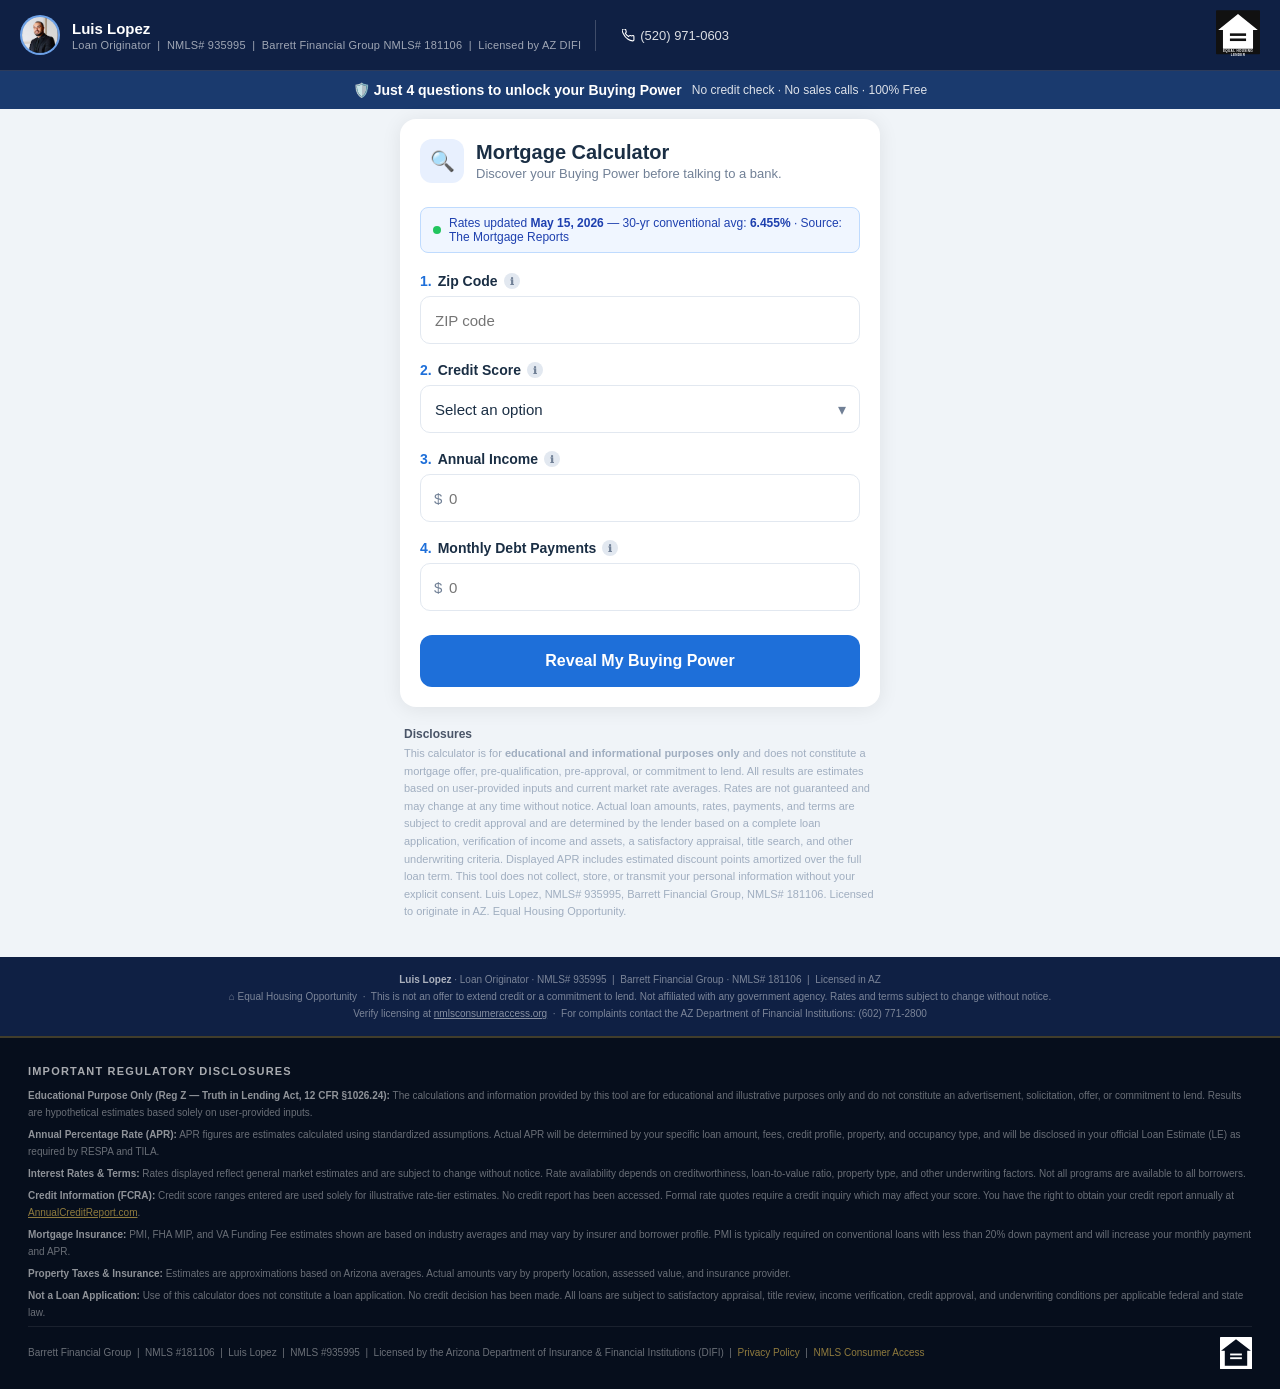
==== commit 7c5c3cb2: "Fix container sizing: tighter form padding, wider results panel" ====
--- a/buying-power-calculator.html
+++ b/buying-power-calculator.html
@@ -39,8 +39,8 @@
 .hero-banner span{font-weight:400;opacity:.85;font-size:12px}
 
 /* ── FORM PAGE ── */
-.form-page{display:flex;flex-direction:column;align-items:center;padding:36px 16px 60px}
-.form-card{background:#fff;border-radius:16px;box-shadow:0 2px 20px rgba(0,0,0,.08);width:100%;max-width:480px;padding:32px}
+.form-page{display:flex;flex-direction:column;align-items:center;padding:10px 16px 16px}
+.form-card{background:#fff;border-radius:16px;box-shadow:0 2px 20px rgba(0,0,0,.08);width:100%;max-width:480px;padding:20px}
 .card-hdr{display:flex;align-items:center;gap:12px;margin-bottom:24px}
 .card-icon{background:#e8f0fe;width:44px;height:44px;border-radius:12px;display:flex;align-items:center;justify-content:center;font-size:20px;flex-shrink:0}
 .card-hdr h1{font-size:20px;font-weight:700}
@@ -65,8 +65,8 @@
 .disc p{font-size:11px;color:#a0aec0;line-height:1.6}
 
 /* ── RESULTS PAGE ── */
-.results-page{display:none;padding:20px 16px 60px;max-width:1200px;margin:0 auto}
-.results-grid{display:grid;grid-template-columns:1fr 340px;gap:20px;align-items:start}
+.results-page{display:none;padding:20px 16px 40px;max-width:1500px;margin:0 auto}
+.results-grid{display:grid;grid-template-columns:1fr 360px;gap:20px;align-items:start}
 @media(max-width:800px){.results-grid{grid-template-columns:1fr}}
 
 /* ── LEFT PANEL ── */
@@ -113,6 +113,7 @@
 
 /* ── BOTTOM TWO PANELS ── */
 .bottom-panels{display:grid;grid-template-columns:1fr 1fr;gap:0;background:#fff;border-radius:0 0 12px 12px;border-top:1px solid #f0f4f8}
+#scenario-panel{grid-column:1/-1;border-radius:0;border-bottom:1px solid #f0f4f8}
 @media(max-width:650px){.bottom-panels{grid-template-columns:1fr}}
 .bp-panel{padding:20px}
 .bp-panel:first-child{border-right:1px solid #f0f4f8}
@@ -349,7 +350,7 @@
     <div class="left-panel">
 
       <!-- Header + loan toggle -->
-      <div class="mortgage-hdr">
+      <div class="mortgage-hdr" id="tour-mortgage-hdr">
         <div class="mortgage-hdr-left">
           <h2>Your Mortgage</h2>
           <p id="res-sub">Showing results for your profile</p>
@@ -374,7 +375,7 @@
           <div class="edit-wrap">
             <input class="edit-input" id="monthly-input" type="text" value="0"/>
           </div>
-          <div class="edit-badge">Edit Mode</div>
+          <div class="edit-badge">Edit Your Payment</div>
         </div>
         <div class="metric-card">
           <div class="mc-label">Cash To Close <span class="tip" data-t="Down payment + estimated closing costs">ℹ</span></div>
@@ -390,7 +391,7 @@
       </div>
 
       <!-- Disclaimer banner -->
-      <div class="save-banner">
+      <div class="save-banner" id="tour-disclaimer">
         <div class="save-banner-left">
           <span class="save-icon">⚠️</span>
           <div>
@@ -421,7 +422,7 @@
         </div>
       </div>
       <!-- MORTGAGE BREAKDOWN -->
-        <div class="bp-panel">
+        <div class="bp-panel" id="tour-breakdown">
           <div class="panel-title">Mortgage Breakdowns</div>
           <div class="bd-tabs">
             <button class="bd-tab active" id="tab-monthly" onclick="switchTab('monthly')">Monthly Payment</button>
@@ -462,7 +463,7 @@
         </div>
 
         <!-- RATE SELECTION -->
-        <div class="bp-panel">
+        <div class="bp-panel" id="tour-rate">
           <div class="rate-hdr">
             <div class="rate-hdr-title">Rate Selection</div>
             <div class="rate-cur" id="rate-cur-disp">6.5%</div>
@@ -1231,7 +1232,7 @@
     '<svg width="14" height="14" viewBox="0 0 24 24" fill="none" stroke="#ffffff" stroke-width="2" style="vertical-align:middle;margin-right:6px"><path stroke="#ffffff" fill="none" d="M22 16.92v3a2 2 0 01-2.18 2 19.79 19.79 0 01-8.63-3.07A19.5 19.5 0 013.07 9.81 19.79 19.79 0 01.01 1.18 2 2 0 012 0h3a2 2 0 012 1.72 12.84 12.84 0 00.7 2.81 2 2 0 01-.45 2.11L6.09 7.91a16 16 0 006 6l1.27-1.27a2 2 0 012.11-.45 12.84 12.84 0 002.81.7A2 2 0 0122 14z"/></svg>Have questions about your results? <span>Call or text Luis Lopez · <strong>(520) 971-0603</strong> · No obligation</span>';
 
   render();
-  if(!sessionStorage.getItem('tourDone'))setTimeout(_startTour,900);
+  if(!sessionStorage.getItem('tourDone_v2'))setTimeout(_startTour,900);
   window.scrollTo({top:0, behavior:'smooth'});
 }
 
@@ -1457,30 +1458,42 @@
   res.innerHTML='<div style="font-size:18px;font-weight:700;color:#1a1a2e;margin-bottom:6px">P&amp;I: $'+Math.round(pi).toLocaleString()+'/mo</div>'+extra;
 }
 function _startTour(){
-  if(sessionStorage.getItem('tourDone'))return;
+  if(sessionStorage.getItem('tourDone_v2'))return;
   var steps=[
-    {id:'tour-bp',    tip:'Your buying power — the max home price based on your income & debts.'},
-    {id:'tour-toggle',tip:'Fine-tune your rate, loan type, and term. Numbers update instantly.'},
-    {id:'tour-profile',tip:'Tell me about your situation — VA, first-time buyer, property type — for a sharper estimate.'},
-    {id:'tour-expert',tip:'Ready to move forward? Save your results or connect with Luis directly.'}
+    {id:'tour-mortgage-hdr',label:'Your Mortgage Summary',tip:'This section shows your estimated Purchase Power (the max home price you may qualify for), Monthly Payment, and Cash to Close. The loan type badge shows which program — FHA, Conventional, or VA — best fits your profile.'},
+    {id:'tour-profile',label:'Financial Profile',tip:'This is your control panel. Update your income, monthly debts, credit score, ZIP code, VA eligibility, first-time buyer status, and property type here. Every change instantly recalculates your estimate.'},
+    {id:'tour-breakdown',label:'Mortgage Breakdown',tip:'See exactly where your monthly payment goes: Principal & Interest, Mortgage Insurance if applicable, Property Taxes, and Homeowners Insurance. Switch to the Cash to Close tab for a full breakdown of upfront closing costs.'},
+    {id:'tour-rate',label:'Rate Selection',tip:'These are real-time estimated rates for your scenario. Select any rate to instantly see how your monthly payment shifts. Better credit profiles typically qualify for lower rates.'},
+    {id:'tour-disclaimer',label:'Educational Estimate Only',tip:'This is a planning tool — not a rate lock, quote, or lending commitment. Actual rates and payments depend on a full application, credit review, property appraisal, and lender approval.'},
+    {id:'tour-expert',label:'Talk to Luis',tip:'Ready for a real quote or have questions? Click here to send your results directly to Luis Lopez, a licensed mortgage professional. No obligation — just honest guidance.'}
   ];
   var i=0;
+  function cleanup(){
+    var o=document.getElementById('_tb');
+    if(o){if(o._t){o._t.style.outline='';o._t.style.outlineOffset='';o._t.style.boxShadow='';}o.remove();}
+  }
+  function skip(){cleanup();sessionStorage.setItem('tourDone_v2','1');}
   function next(){
-    var old=document.getElementById('_tb');
-    if(old){if(old._t){old._t.style.outline='';old._t.style.outlineOffset='';}old.remove();}
-    if(i>=steps.length){sessionStorage.setItem('tourDone','1');return;}
+    cleanup();
+    if(i>=steps.length){sessionStorage.setItem('tourDone_v2','1');return;}
     var tgt=document.getElementById(steps[i].id);
     if(!tgt){i++;next();return;}
+    tgt.scrollIntoView({behavior:'smooth',block:'nearest'});
     var rect=tgt.getBoundingClientRect();
+    tgt.style.outline='3px solid #e74c3c';
+    tgt.style.outlineOffset='5px';
+    tgt.style.boxShadow='0 0 0 8px rgba(231,76,60,0.12)';
     var b=document.createElement('div');
     b.id='_tb';b._t=tgt;
-    var left=Math.max(8,Math.min(rect.left,window.innerWidth-290));
-    b.style.cssText='position:fixed;z-index:9999;top:'+(rect.bottom+10)+'px;left:'+left+'px;background:#1a1a2e;color:#fff;border-radius:10px;padding:14px 16px;font-size:13px;line-height:1.5;max-width:265px;box-shadow:0 6px 24px rgba(0,0,0,.4);cursor:pointer;';
-    b.innerHTML=steps[i].tip+'<div style="color:#c9a84c;margin-top:10px;font-size:12px;font-weight:700">'+(i<steps.length-1?'Next →':'Got it ✓')+'</div>';
-    b.onclick=function(){i++;next();};
-    tgt.style.outline='2px solid #c9a84c';
-    tgt.style.outlineOffset='4px';
+    var spaceBelow=window.innerHeight-rect.bottom;
+    var top=spaceBelow>200?rect.bottom+14:Math.max(8,rect.top-210);
+    var left=Math.max(8,Math.min(rect.left+rect.width/2-145,window.innerWidth-300));
+    b.style.cssText='position:fixed;z-index:10000;top:'+top+'px;left:'+left+'px;width:288px;background:#fff;border:2px solid #e74c3c;border-radius:12px;padding:14px 14px 12px;box-shadow:0 8px 32px rgba(231,76,60,.22);font-family:inherit;';
+    b.innerHTML='<div style="display:flex;justify-content:space-between;align-items:flex-start;margin-bottom:8px"><span style="font-size:13px;font-weight:700;color:#e74c3c;letter-spacing:.2px">'+steps[i].label+'</span><button id="_tb-x" style="background:none;border:none;color:#bbb;font-size:16px;cursor:pointer;padding:0;line-height:1">&#x2715;</button></div><p style="font-size:12px;line-height:1.6;color:#444;margin:0 0 12px">'+steps[i].tip+'</p><div style="display:flex;justify-content:space-between;align-items:center"><span style="font-size:11px;color:#ccc">'+(i+1)+' of '+steps.length+'</span><div style="display:flex;gap:8px"><button id="_tb-skip" style="background:none;border:1px solid #eee;color:#aaa;font-size:11px;padding:4px 10px;border-radius:6px;cursor:pointer">Skip Tour</button><button id="_tb-next" style="background:#e74c3c;border:none;color:#fff;font-size:12px;font-weight:600;padding:5px 14px;border-radius:6px;cursor:pointer">'+(i<steps.length-1?'Next →':'Done ✓')+'</button></div></div>';
     document.body.appendChild(b);
+    document.getElementById('_tb-x').onclick=skip;
+    document.getElementById('_tb-skip').onclick=skip;
+    document.getElementById('_tb-next').onclick=function(){i++;next();};
   }
   next();
 }
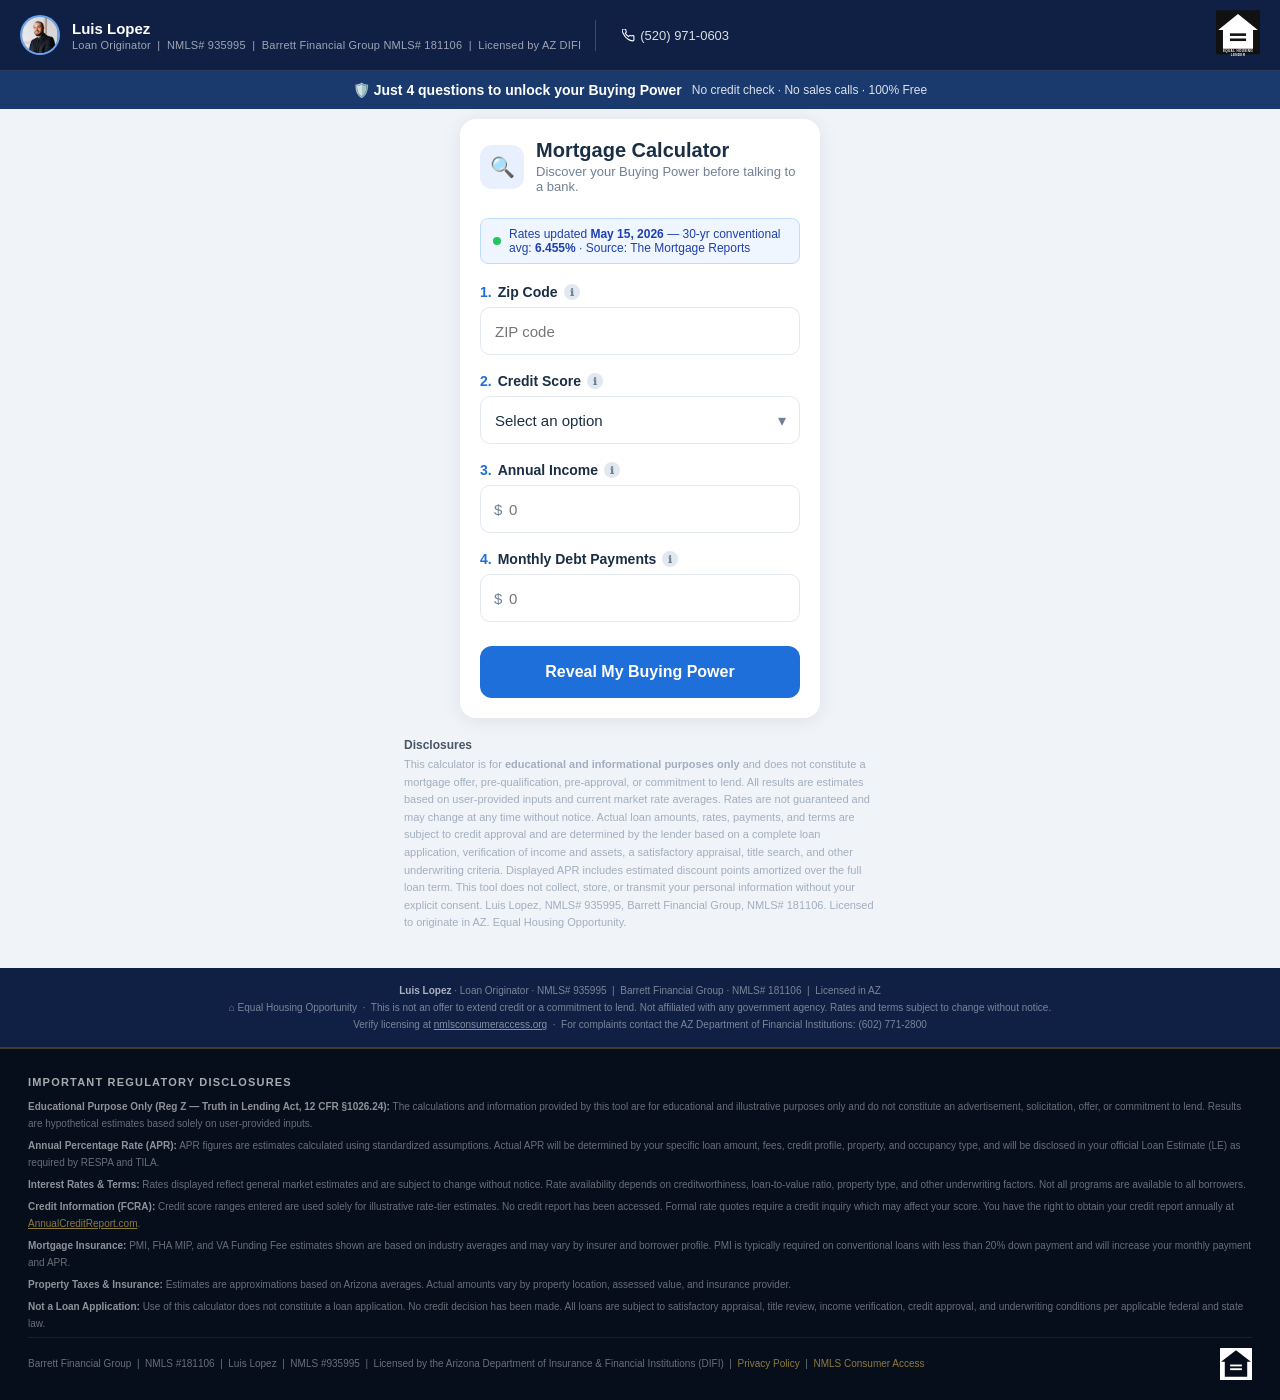
==== commit 13cf261f: "Narrow form card to 360px for better fit in modal" ====
--- a/buying-power-calculator.html
+++ b/buying-power-calculator.html
@@ -40,7 +40,7 @@
 
 /* ── FORM PAGE ── */
 .form-page{display:flex;flex-direction:column;align-items:center;padding:10px 16px 16px}
-.form-card{background:#fff;border-radius:16px;box-shadow:0 2px 20px rgba(0,0,0,.08);width:100%;max-width:480px;padding:20px}
+.form-card{background:#fff;border-radius:16px;box-shadow:0 2px 20px rgba(0,0,0,.08);width:100%;max-width:360px;padding:20px}
 .card-hdr{display:flex;align-items:center;gap:12px;margin-bottom:24px}
 .card-icon{background:#e8f0fe;width:44px;height:44px;border-radius:12px;display:flex;align-items:center;justify-content:center;font-size:20px;flex-shrink:0}
 .card-hdr h1{font-size:20px;font-weight:700}
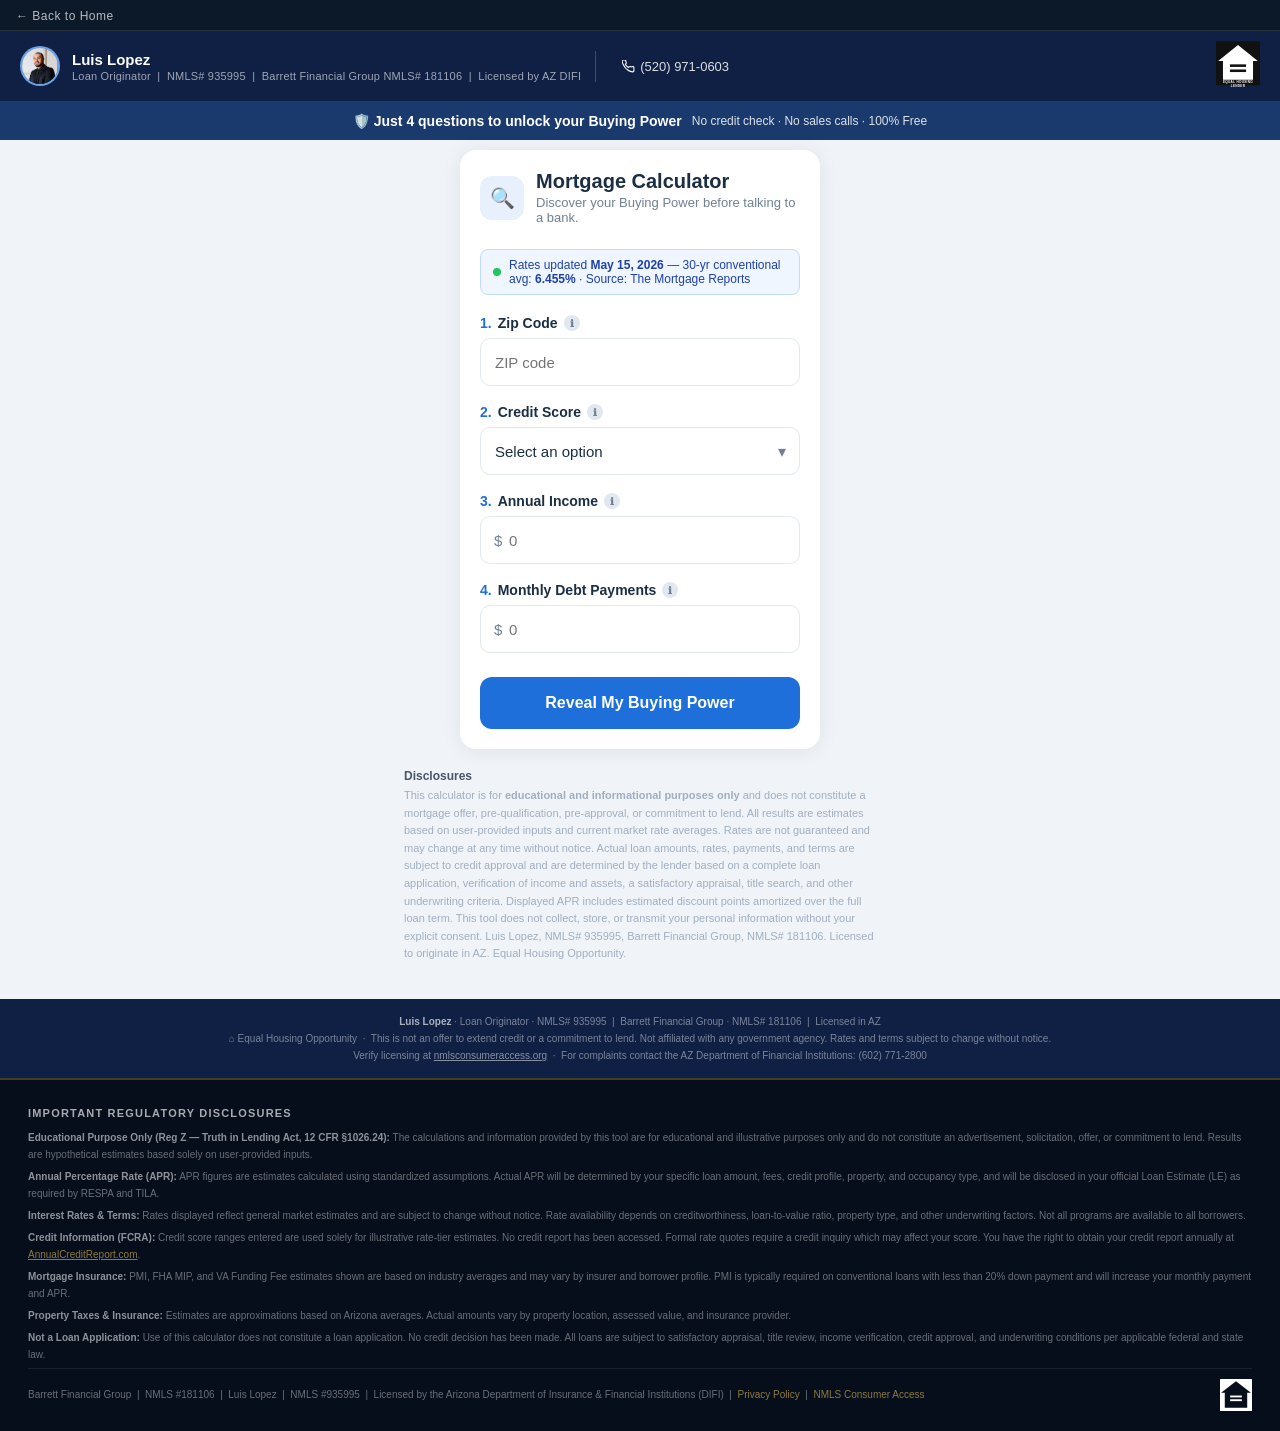
==== commit 2ac1f5cd: "Add Back to Home link - calculator now fully standalone" ====
--- a/buying-power-calculator.html
+++ b/buying-power-calculator.html
@@ -240,6 +240,11 @@
 <body>
 
 <!-- ═══ AGENT HEADER ═══ -->
+<div style="background:#0c1929;padding:6px 16px;border-bottom:1px solid rgba(255,255,255,.1)">
+  <a href="index.html" style="color:rgba(255,255,255,.7);font-size:12px;text-decoration:none;letter-spacing:.5px;display:inline-flex;align-items:center;gap:6px">
+    &#8592; Back to Home
+  </a>
+</div>
 <div class="agent-header">
   <div class="agent-info">
 
